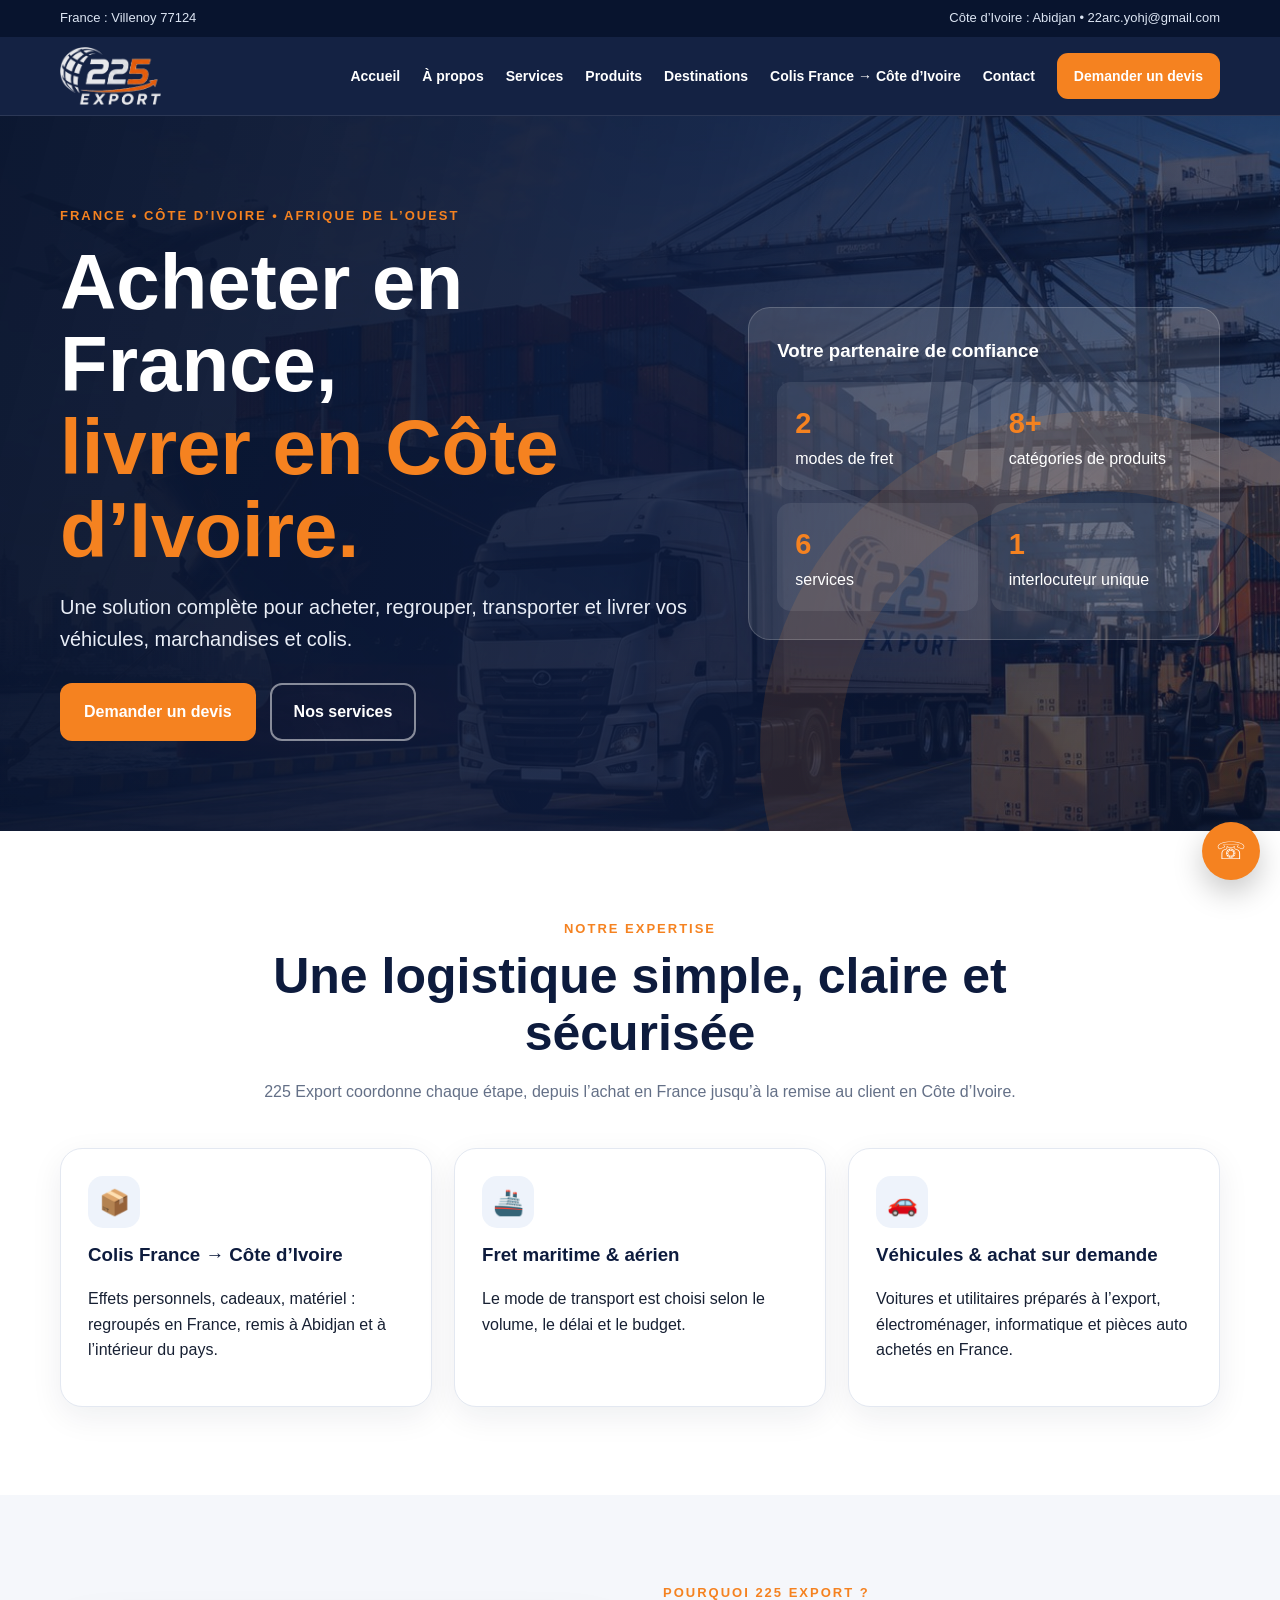
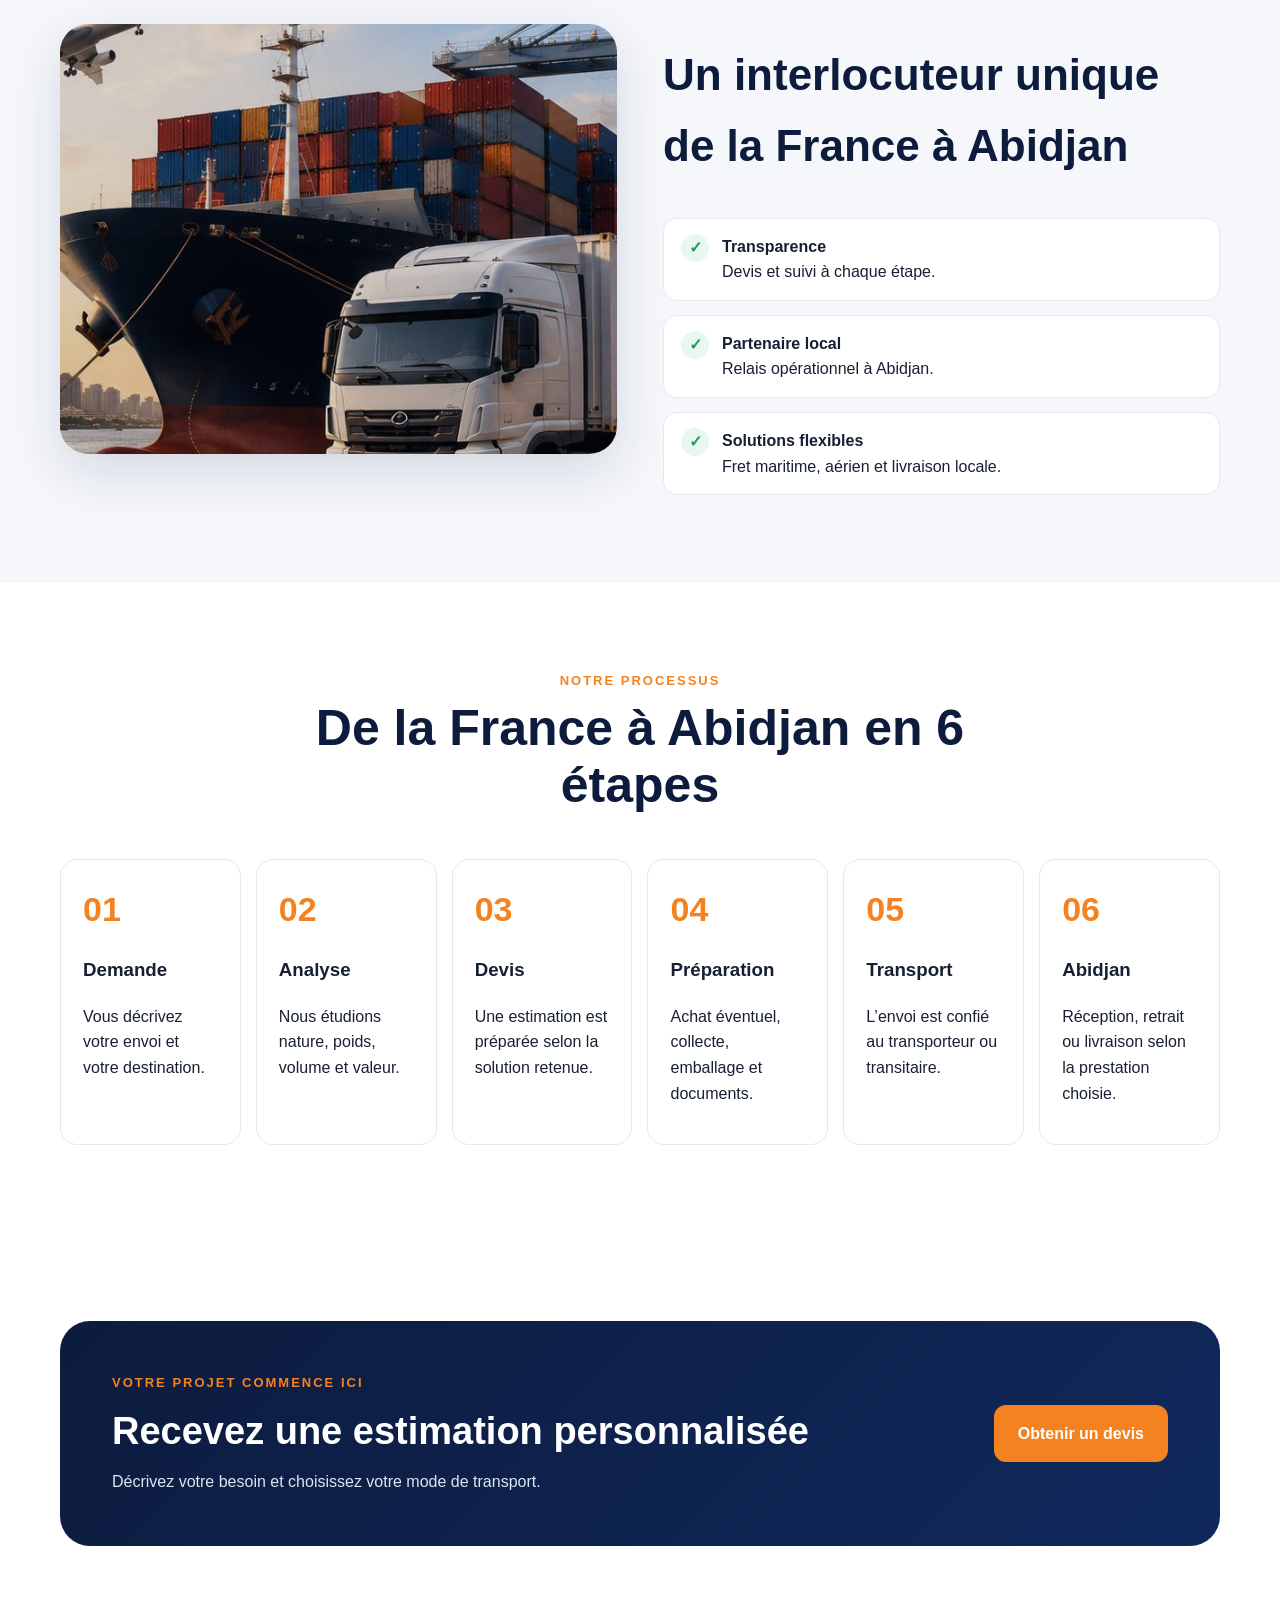
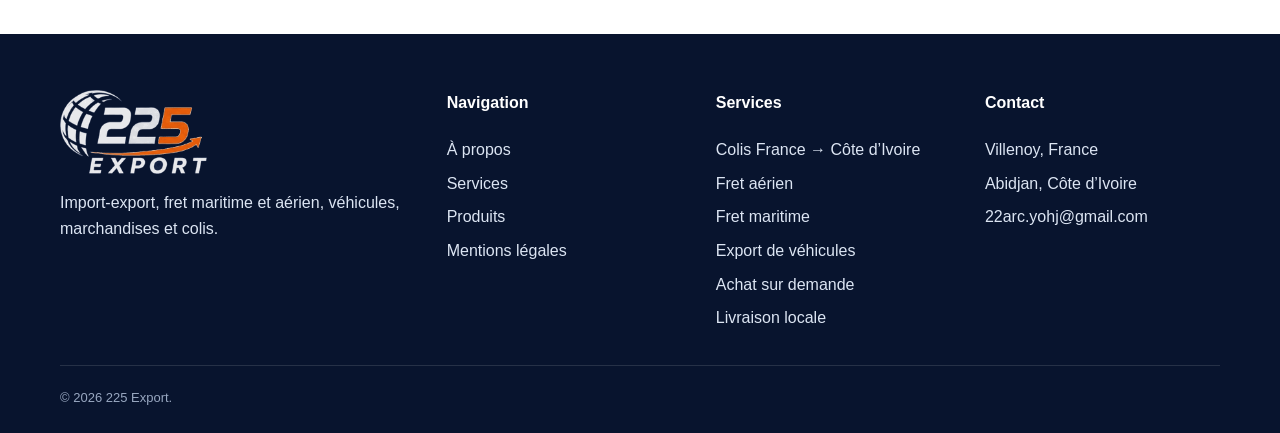
==== index.html @ 5746172f "Add files via upload" ====
<!doctype html>
<html lang="fr"><head><meta charset="utf-8"><meta name="viewport" content="width=device-width,initial-scale=1">
<title>Accueil | 225 Export</title><meta name="description" content="225 Export, import-export France Côte d’Ivoire.">
<meta property="og:type" content="website"><meta property="og:site_name" content="225 Export"><meta property="og:locale" content="fr_FR"><meta property="og:title" content="Accueil | 225 Export"><meta property="og:description" content="225 Export, import-export France Côte d’Ivoire."><meta property="og:url" content="https://22arc-yohj.github.io/225-Export/index.html"><meta property="og:image" content="https://22arc-yohj.github.io/225-Export/assets/partage.jpg"><meta property="og:image:width" content="1200"><meta property="og:image:height" content="640"><meta name="twitter:card" content="summary_large_image">
<link rel="icon" href="assets/favicon.ico" sizes="any">
<link rel="apple-touch-icon" href="assets/apple-touch-icon.png">
<link rel="stylesheet" href="assets/style.css"></head><body>
<div class="topbar"><div class="container"><span>France : Villenoy 77124</span><span>Côte d’Ivoire : Abidjan • 22arc.yohj@gmail.com</span></div></div>
<header>
<div class="container nav">
<a class="brand" href="index.html">
<div class="logo-mark">225</div>
<div class="brand-text"><strong>225 EXPORT</strong><small>Acheter en France, livrer en Côte d’Ivoire.</small></div>
</a>
<button class="menu-btn" aria-label="Ouvrir le menu">☰</button>
<nav class="navlinks">
<a href="index.html">Accueil</a>
<a href="a-propos.html">À propos</a>
<a href="services.html">Services</a>
<a href="produits.html">Produits</a>
<a href="destinations.html">Destinations</a>
<a href="colis-france-cote-ivoire.html">Colis France → Côte d’Ivoire</a>
<a href="contact.html">Contact</a>
<a class="nav-cta" href="devis.html">Demander un devis</a>
</nav>
</div>
</header>
<main>
<section class="hero"><div class="container hero-grid">
<div><div class="kicker">France • Côte d’Ivoire • Afrique de l’Ouest</div><h1>Acheter en France,<br><span>livrer en Côte d’Ivoire.</span></h1><p class="lead">Une solution complète pour acheter, regrouper, transporter et livrer vos véhicules, marchandises et colis.</p><div class="actions"><a class="btn btn-primary" href="devis.html">Demander un devis</a><a class="btn btn-outline" href="services.html">Nos services</a></div></div>
<div class="hero-panel"><h3>Votre partenaire de confiance</h3><div class="stats"><div class="stat"><strong>2</strong>modes de fret</div><div class="stat"><strong>8+</strong>catégories de produits</div><div class="stat"><strong>6</strong>services</div><div class="stat"><strong>1</strong>interlocuteur unique</div></div></div>
</div></section>
<section class="section"><div class="container"><div class="section-head"><div class="kicker">Notre expertise</div><h2>Une logistique simple, claire et sécurisée</h2><p>225 Export coordonne chaque étape, depuis l’achat en France jusqu’à la remise au client en Côte d’Ivoire.</p></div><div class="grid-3">
<div class="card"><div class="icon">📦</div><h3>Colis France → Côte d’Ivoire</h3><p>Effets personnels, cadeaux, matériel : regroupés en France, remis à Abidjan et à l’intérieur du pays.</p></div>
<div class="card"><div class="icon">🚢</div><h3>Fret maritime & aérien</h3><p>Le mode de transport est choisi selon le volume, le délai et le budget.</p></div>
<div class="card"><div class="icon">🚗</div><h3>Véhicules & achat sur demande</h3><p>Voitures et utilitaires préparés à l’export, électroménager, informatique et pièces auto achetés en France.</p></div>
</div></div></section>
<section class="section alt"><div class="container split"><div class="visual-box"></div><div><div class="kicker">Pourquoi 225 Export ?</div><h2 style="color:var(--navy);font-size:44px">Un interlocuteur unique de la France à Abidjan</h2><div class="checks"><div class="check"><span>✓</span><div><b>Transparence</b><br>Devis et suivi à chaque étape.</div></div><div class="check"><span>✓</span><div><b>Partenaire local</b><br>Relais opérationnel à Abidjan.</div></div><div class="check"><span>✓</span><div><b>Solutions flexibles</b><br>Fret maritime, aérien et livraison locale.</div></div></div></div></div></section>
<section class="section"><div class="container"><div class="section-head"><div class="kicker">Notre processus</div><h2>De la France à Abidjan en 6 étapes</h2></div><div class="process" style="grid-template-columns:repeat(auto-fit,minmax(170px,1fr))">
<div class="step"><strong>01</strong><h3>Demande</h3><p>Vous décrivez votre envoi et votre destination.</p></div><div class="step"><strong>02</strong><h3>Analyse</h3><p>Nous étudions nature, poids, volume et valeur.</p></div><div class="step"><strong>03</strong><h3>Devis</h3><p>Une estimation est préparée selon la solution retenue.</p></div><div class="step"><strong>04</strong><h3>Préparation</h3><p>Achat éventuel, collecte, emballage et documents.</p></div><div class="step"><strong>05</strong><h3>Transport</h3><p>L’envoi est confié au transporteur ou transitaire.</p></div><div class="step"><strong>06</strong><h3>Abidjan</h3><p>Réception, retrait ou livraison selon la prestation choisie.</p></div>
</div></div></section>
<section class="section"><div class="container"><div class="band"><div><div class="kicker">Votre projet commence ici</div><h2 style="font-size:38px;margin:7px 0">Recevez une estimation personnalisée</h2><p style="margin:0;color:#DCE5F3">Décrivez votre besoin et choisissez votre mode de transport.</p></div><a class="btn btn-primary" href="devis.html">Obtenir un devis</a></div></div></section>
</main>
<a class="floating" href="contact.html" aria-label="Nous contacter">☏</a>
<footer>
<div class="container">
<div class="footer-grid">
<div><div class="brand"><div class="logo-mark">225</div><div class="brand-text"><strong>225 EXPORT</strong><small>Acheter en France, livrer en Côte d’Ivoire.</small></div></div><p>Import-export, fret maritime et aérien, véhicules, marchandises et colis.</p></div>
<div><h4>Navigation</h4><ul><li><a href="a-propos.html">À propos</a></li><li><a href="services.html">Services</a></li><li><a href="produits.html">Produits</a></li><li><a href="mentions-legales.html">Mentions légales</a></li></ul></div>
<div><h4>Services</h4><ul><li><a href="colis-france-cote-ivoire.html">Colis France → Côte d’Ivoire</a></li><li>Fret aérien</li><li>Fret maritime</li><li>Export de véhicules</li><li>Achat sur demande</li><li>Livraison locale</li></ul></div>
<div><h4>Contact</h4><ul><li>Villenoy, France</li><li>Abidjan, Côte d’Ivoire</li><li>22arc.yohj@gmail.com</li></ul></div>
</div>
<div class="copyright">© 2026 225 Export.</div>
</div>
</footer>
<script src="assets/site.js"></script>
</body></html>
---- assets/style.css ----
:root{
  --navy:#0D1B3D;
  --navy-2:#10295D;
  --blue:#1565C0;
  --orange:#F58220;
  --orange-2:#FF9B3D;
  --white:#FFFFFF;
  --light:#F5F7FB;
  --line:#E3E8F1;
  --ink:#172033;
  --muted:#647087;
  --success:#1B9C68;
  --radius:22px;
  --shadow:0 18px 55px rgba(13,27,61,.14);
}
*{box-sizing:border-box}
html{scroll-behavior:smooth}
body{margin:0;font-family:Arial,Helvetica,sans-serif;color:var(--ink);background:#fff;line-height:1.6}
a{text-decoration:none;color:inherit}
img{max-width:100%;display:block}
button,input,textarea,select{font:inherit}
.container{width:min(1160px,92%);margin:auto}
.topbar{background:#08142E;color:#DCE5F3;font-size:13px}
.topbar .container{display:flex;justify-content:space-between;gap:20px;padding:8px 0}
header{position:sticky;top:0;z-index:60;background:rgba(13,27,61,.97);backdrop-filter:blur(14px);border-bottom:1px solid rgba(255,255,255,.1)}
.nav{min-height:78px;display:flex;align-items:center;justify-content:space-between;gap:28px;color:#fff}
.brand{display:flex;align-items:center;gap:12px}
.logo-mark{width:102px;height:58px;flex:none;background:url('logo-blanc.png') left center/contain no-repeat;font-size:0;color:transparent;line-height:0}
footer .logo-mark{width:148px;height:84px}
.brand-text{display:none}
.brand-text strong{display:block;font-size:23px;letter-spacing:1.5px}
.brand-text small{font-size:11px;color:#C9D4E8}
.navlinks{display:flex;align-items:center;gap:22px;font-weight:700;font-size:14px}
.navlinks a:hover,.navlinks a.active{color:var(--orange)}
.nav-cta{padding:12px 17px;border-radius:11px;background:var(--orange);color:#fff}
.menu-btn{display:none;background:none;border:0;color:#fff;font-size:28px}
.hero{position:relative;overflow:hidden;color:#fff;background:
linear-gradient(105deg,rgba(8,20,46,.98) 0%,rgba(13,27,61,.9) 50%,rgba(13,27,61,.62) 100%),
url('hero.jpg') center/cover no-repeat}
.hero::after{content:"";position:absolute;width:520px;height:520px;border:80px solid rgba(245,130,32,.12);border-radius:50%;right:-160px;bottom:-260px}
.hero-grid{min-height:690px;display:grid;grid-template-columns:1.15fr .85fr;gap:50px;align-items:center;padding:90px 0;position:relative;z-index:2}
.kicker{font-size:13px;text-transform:uppercase;letter-spacing:2px;color:var(--orange);font-weight:900}
h1{font-size:clamp(30px,6.4vw,78px);line-height:1.06;margin:14px 0 20px}
h1 span,.accent{color:var(--orange)}
.lead{font-size:20px;max-width:710px;color:#E9EEF7}
.actions{display:flex;gap:14px;flex-wrap:wrap;margin-top:28px}
.btn{display:inline-flex;align-items:center;justify-content:center;gap:8px;padding:14px 22px;border-radius:12px;font-weight:800;border:2px solid transparent;transition:.25s}
.btn-primary{background:var(--orange);color:#fff}
.btn-primary:hover{transform:translateY(-2px);filter:brightness(.97)}
.btn-outline{border-color:rgba(255,255,255,.5);color:#fff}
.btn-outline:hover{background:#fff;color:var(--navy)}
.hero-panel{background:rgba(255,255,255,.1);border:1px solid rgba(255,255,255,.18);border-radius:var(--radius);padding:28px;box-shadow:var(--shadow)}
.hero-panel h3{margin:0 0 16px}
.stats{display:grid;grid-template-columns:repeat(2,1fr);gap:13px}
.stat{background:rgba(255,255,255,.08);border-radius:14px;padding:18px}
.stat strong{display:block;font-size:29px;color:var(--orange)}
.section{padding:88px 0}
.alt{background:var(--light)}
.section-head{text-align:center;max-width:760px;margin:0 auto 44px}
.section-head h2{font-size:clamp(26px,4vw,50px);color:var(--navy);margin:8px 0 12px;line-height:1.15}
.section-head p{color:var(--muted)}
.grid-3{display:grid;grid-template-columns:repeat(3,1fr);gap:22px}
.grid-4{display:grid;grid-template-columns:repeat(4,1fr);gap:20px}
.card{background:#fff;border:1px solid var(--line);border-radius:var(--radius);padding:27px;box-shadow:0 10px 32px rgba(13,27,61,.07)}
.card h3{color:var(--navy);margin:12px 0 9px}
.icon{width:52px;height:52px;border-radius:15px;display:grid;place-items:center;background:#EEF3FB;font-size:25px}
.product-card{overflow:hidden;padding:0}
.product-visual{height:170px;background:linear-gradient(135deg,#EAF0F8,#D8E2F1);display:grid;place-items:center;font-size:58px}
.product-card .content{padding:22px}
.split{display:grid;grid-template-columns:1fr 1fr;gap:46px;align-items:center}
.visual-box{border-radius:28px;min-height:430px;background:
linear-gradient(rgba(13,27,61,.15),rgba(13,27,61,.15)),
url('visuel-port.jpg') center/cover no-repeat;box-shadow:var(--shadow)}
.checks{display:grid;gap:14px}
.check{display:flex;gap:13px;background:#fff;border:1px solid var(--line);border-radius:14px;padding:15px 17px}
.check span{width:28px;height:28px;border-radius:50%;background:#E9F7F1;color:var(--success);display:grid;place-items:center;font-weight:900;flex:none}
.process{display:grid;grid-template-columns:repeat(5,1fr);gap:15px}
.step{background:#fff;border:1px solid var(--line);border-radius:17px;padding:22px}
.step strong{font-size:34px;color:var(--orange)}
.band{background:linear-gradient(135deg,var(--navy),var(--navy-2));color:#fff;border-radius:30px;padding:52px;display:flex;align-items:center;justify-content:space-between;gap:30px}
.page-hero{background:linear-gradient(135deg,var(--navy),var(--navy-2));color:#fff;padding:92px 0 70px}
.page-hero h1{font-size:clamp(28px,5.4vw,64px)}
.page-hero p{max-width:740px;color:#DCE5F3;font-size:18px}
.form-grid{display:grid;grid-template-columns:1fr 1fr;gap:18px}
.field{display:grid;gap:8px}
.field.full{grid-column:1/-1}
label{font-weight:700;color:var(--navy)}
input,select,textarea{width:100%;padding:14px 15px;border:1px solid #CFD7E4;border-radius:11px;background:#fff}
textarea{min-height:140px;resize:vertical}
.contact-grid{display:grid;grid-template-columns:.85fr 1.15fr;gap:30px}
.contact-card{background:var(--navy);color:#fff;border-radius:24px;padding:30px}
.contact-card h3{margin-top:0}
.contact-list{display:grid;gap:17px}
.notice{font-size:13px;color:var(--muted);margin-top:10px}
footer{background:#08142E;color:#DCE5F3;padding:56px 0 24px}
.footer-grid{display:grid;grid-template-columns:1.2fr .8fr .8fr .8fr;gap:34px}
footer h4{color:#fff;margin-top:0}
footer ul{list-style:none;padding:0;margin:0;display:grid;gap:8px}
footer a:hover{color:var(--orange)}
.copyright{border-top:1px solid rgba(255,255,255,.12);margin-top:34px;padding-top:22px;font-size:13px;color:#98A7C0}
.floating{position:fixed;right:20px;bottom:20px;z-index:50;background:var(--orange);color:#fff;width:58px;height:58px;border-radius:50%;display:grid;place-items:center;box-shadow:0 12px 30px rgba(0,0,0,.22);font-size:24px}
@media(max-width:960px){
 .navlinks{display:none;position:absolute;top:78px;left:0;right:0;background:var(--navy);padding:20px 4%;flex-direction:column;align-items:flex-start}
 .navlinks.open{display:flex}
 .menu-btn{display:block}
 .hero-grid,.split,.contact-grid,.footer-grid{grid-template-columns:1fr}
 .grid-3{grid-template-columns:repeat(2,1fr)}
 .grid-4{grid-template-columns:repeat(2,1fr)}
 .process{grid-template-columns:repeat(2,1fr)}
}
@media(max-width:620px){
 .topbar .container{flex-direction:column;gap:2px}
 .grid-3,.grid-4,.process,.form-grid{grid-template-columns:1fr}
 .stats{grid-template-columns:repeat(2,1fr)}
 .field.full{grid-column:auto}
 .section{padding:56px 0}
 .page-hero{padding:58px 0 46px}
 .hero-grid{min-height:auto;padding:52px 0}
 .band{padding:30px 22px;flex-direction:column;align-items:flex-start}
 .card{padding:22px}
 .lead{font-size:17px}
 .page-hero p{font-size:16px}
 .split h2,.band h2{font-size:28px!important}
 .hero{background-position:center,64% center}
 .visual-box{min-height:300px}
}
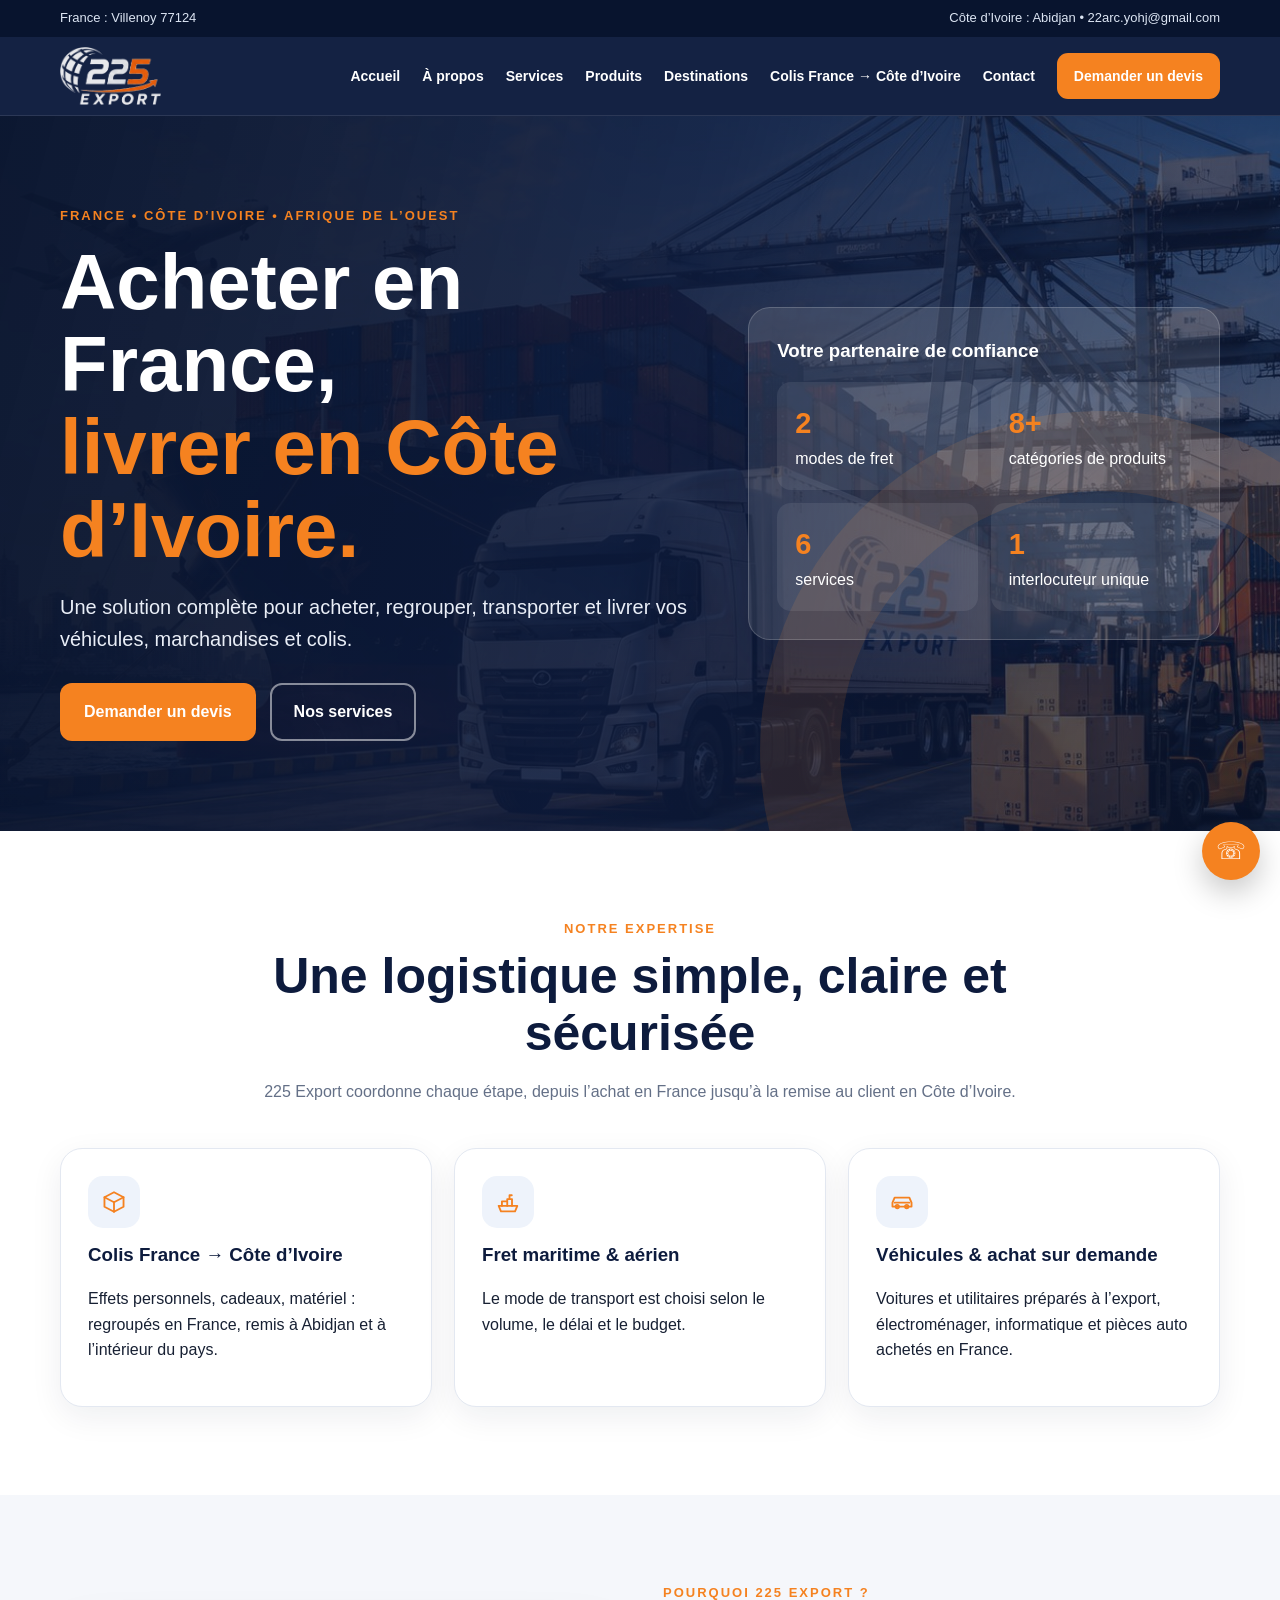
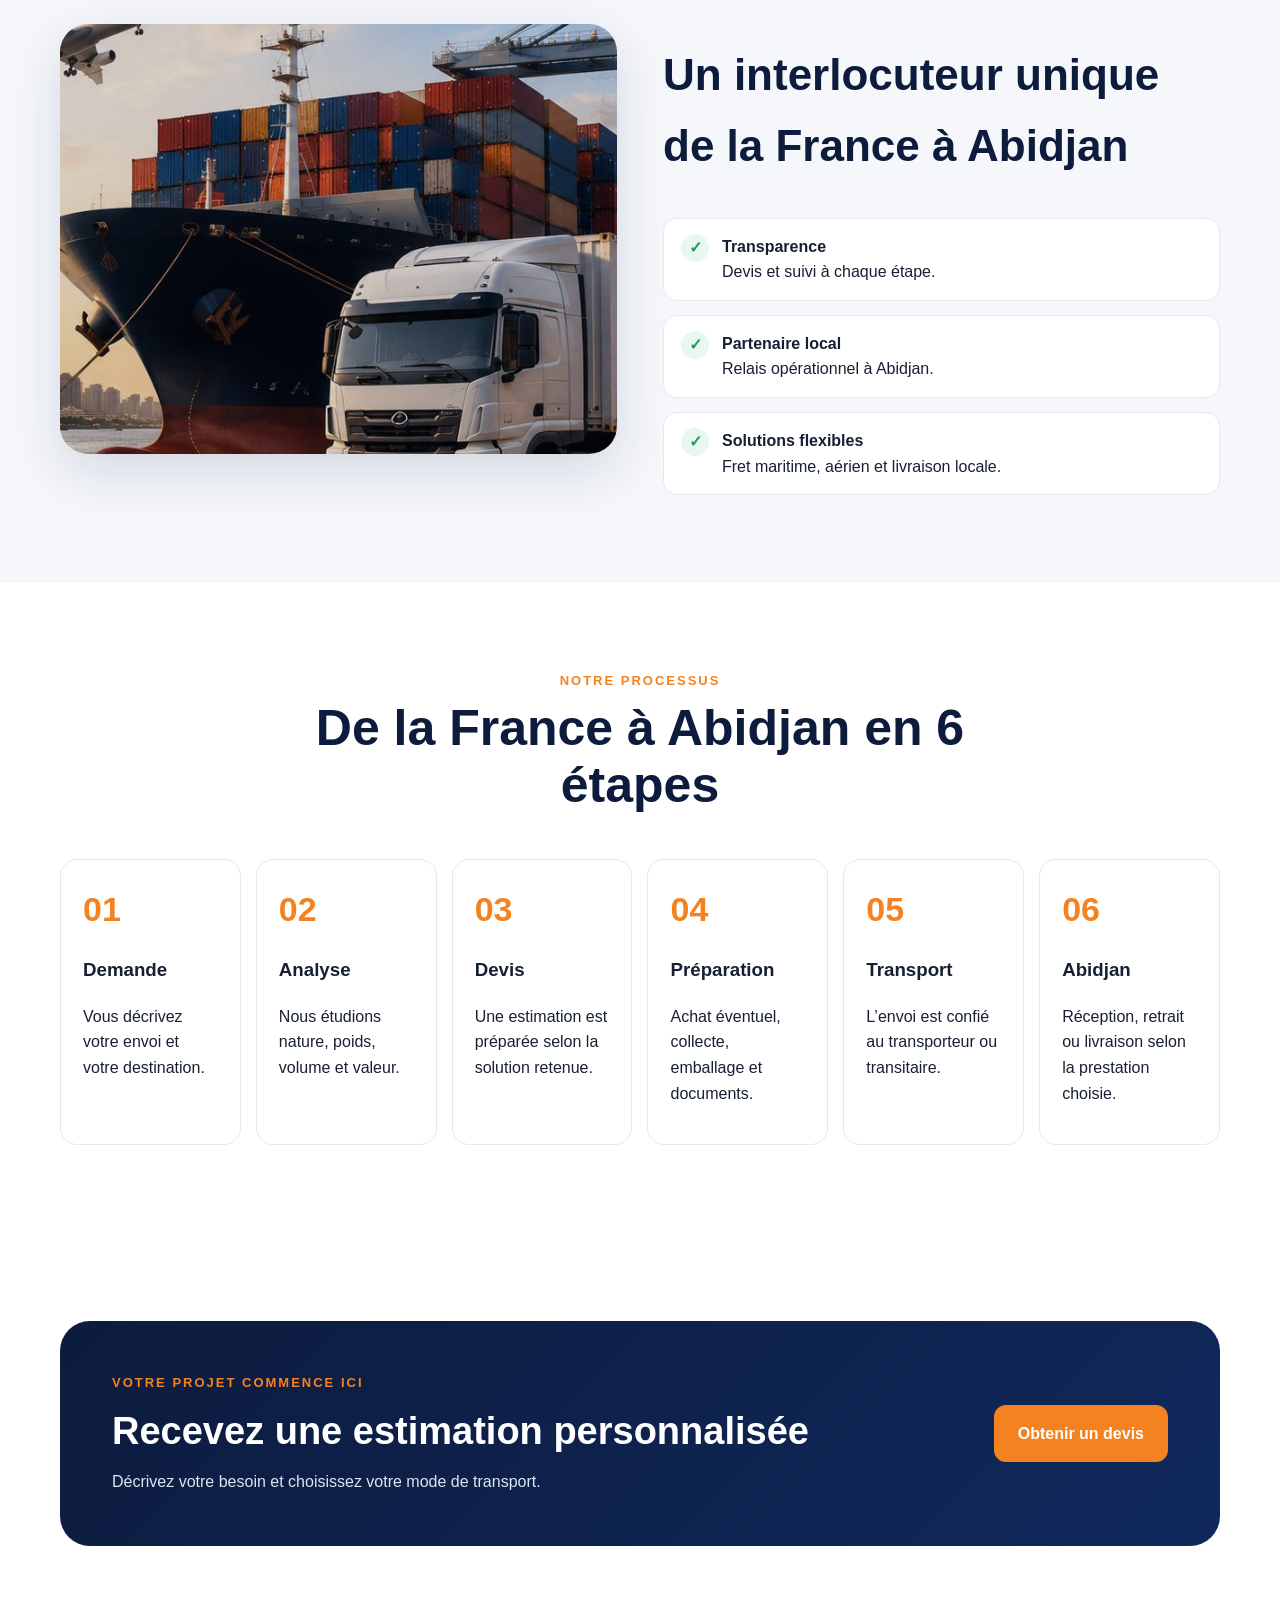
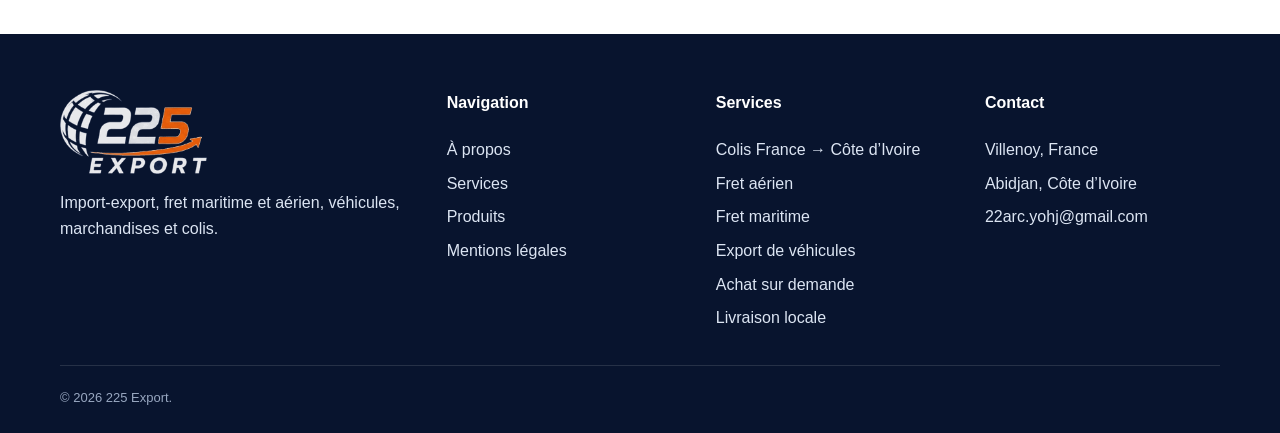
==== commit e2dd25d7: "Add files via upload" ====
--- a/index.html
+++ b/index.html
@@ -31,9 +31,9 @@
 <div class="hero-panel"><h3>Votre partenaire de confiance</h3><div class="stats"><div class="stat"><strong>2</strong>modes de fret</div><div class="stat"><strong>8+</strong>catégories de produits</div><div class="stat"><strong>6</strong>services</div><div class="stat"><strong>1</strong>interlocuteur unique</div></div></div>
 </div></section>
 <section class="section"><div class="container"><div class="section-head"><div class="kicker">Notre expertise</div><h2>Une logistique simple, claire et sécurisée</h2><p>225 Export coordonne chaque étape, depuis l’achat en France jusqu’à la remise au client en Côte d’Ivoire.</p></div><div class="grid-3">
-<div class="card"><div class="icon">📦</div><h3>Colis France → Côte d’Ivoire</h3><p>Effets personnels, cadeaux, matériel : regroupés en France, remis à Abidjan et à l’intérieur du pays.</p></div>
-<div class="card"><div class="icon">🚢</div><h3>Fret maritime & aérien</h3><p>Le mode de transport est choisi selon le volume, le délai et le budget.</p></div>
-<div class="card"><div class="icon">🚗</div><h3>Véhicules & achat sur demande</h3><p>Voitures et utilitaires préparés à l’export, électroménager, informatique et pièces auto achetés en France.</p></div>
+<div class="card"><div class="icon"><svg width="26" height="26" viewBox="0 0 24 24" fill="none" style="stroke:var(--orange)" stroke-width="1.7" stroke-linecap="round" stroke-linejoin="round" aria-hidden="true"><path d="M3.2 7.6 12 3l8.8 4.6v8.8L12 21l-8.8-4.6z"/><path d="M3.2 7.6 12 12.2l8.8-4.6M12 12.2V21"/></svg></div><h3>Colis France → Côte d’Ivoire</h3><p>Effets personnels, cadeaux, matériel : regroupés en France, remis à Abidjan et à l’intérieur du pays.</p></div>
+<div class="card"><div class="icon"><svg width="26" height="26" viewBox="0 0 24 24" fill="none" style="stroke:var(--orange)" stroke-width="1.7" stroke-linecap="round" stroke-linejoin="round" aria-hidden="true"><path d="M3.4 15.6h17.2l-2.1 5H5.5z"/><path d="M6.4 15.6v-4.2h4.9v4.2M11.3 15.6V9.3h4.4v6.3"/><path d="M13.4 9.3V5.8h2.1"/></svg></div><h3>Fret maritime & aérien</h3><p>Le mode de transport est choisi selon le volume, le délai et le budget.</p></div>
+<div class="card"><div class="icon"><svg width="26" height="26" viewBox="0 0 24 24" fill="none" style="stroke:var(--orange)" stroke-width="1.7" stroke-linecap="round" stroke-linejoin="round" aria-hidden="true"><path d="M3.2 16.2v-3.6l2-4.6h13.6l2 4.6v3.6z"/><path d="M5.2 12.6h13.6"/><circle cx="7.6" cy="16.2" r="1.6"/><circle cx="16.4" cy="16.2" r="1.6"/></svg></div><h3>Véhicules & achat sur demande</h3><p>Voitures et utilitaires préparés à l’export, électroménager, informatique et pièces auto achetés en France.</p></div>
 </div></div></section>
 <section class="section alt"><div class="container split"><div class="visual-box"></div><div><div class="kicker">Pourquoi 225 Export ?</div><h2 style="color:var(--navy);font-size:44px">Un interlocuteur unique de la France à Abidjan</h2><div class="checks"><div class="check"><span>✓</span><div><b>Transparence</b><br>Devis et suivi à chaque étape.</div></div><div class="check"><span>✓</span><div><b>Partenaire local</b><br>Relais opérationnel à Abidjan.</div></div><div class="check"><span>✓</span><div><b>Solutions flexibles</b><br>Fret maritime, aérien et livraison locale.</div></div></div></div></div></section>
 <section class="section"><div class="container"><div class="section-head"><div class="kicker">Notre processus</div><h2>De la France à Abidjan en 6 étapes</h2></div><div class="process" style="grid-template-columns:repeat(auto-fit,minmax(170px,1fr))">
@@ -47,7 +47,7 @@
 <div class="footer-grid">
 <div><div class="brand"><div class="logo-mark">225</div><div class="brand-text"><strong>225 EXPORT</strong><small>Acheter en France, livrer en Côte d’Ivoire.</small></div></div><p>Import-export, fret maritime et aérien, véhicules, marchandises et colis.</p></div>
 <div><h4>Navigation</h4><ul><li><a href="a-propos.html">À propos</a></li><li><a href="services.html">Services</a></li><li><a href="produits.html">Produits</a></li><li><a href="mentions-legales.html">Mentions légales</a></li></ul></div>
-<div><h4>Services</h4><ul><li><a href="colis-france-cote-ivoire.html">Colis France → Côte d’Ivoire</a></li><li>Fret aérien</li><li>Fret maritime</li><li>Export de véhicules</li><li>Achat sur demande</li><li>Livraison locale</li></ul></div>
+<div><h4>Services</h4><ul><li><a href="colis-france-cote-ivoire.html">Colis France → Côte d’Ivoire</a></li><li>Fret aérien</li><li>Fret maritime</li><li>Export de véhicules</li><li><a href="achat-sur-demande.html">Achat sur demande</a></li><li>Livraison locale</li></ul></div>
 <div><h4>Contact</h4><ul><li>Villenoy, France</li><li>Abidjan, Côte d’Ivoire</li><li>22arc.yohj@gmail.com</li></ul></div>
 </div>
 <div class="copyright">© 2026 225 Export.</div>
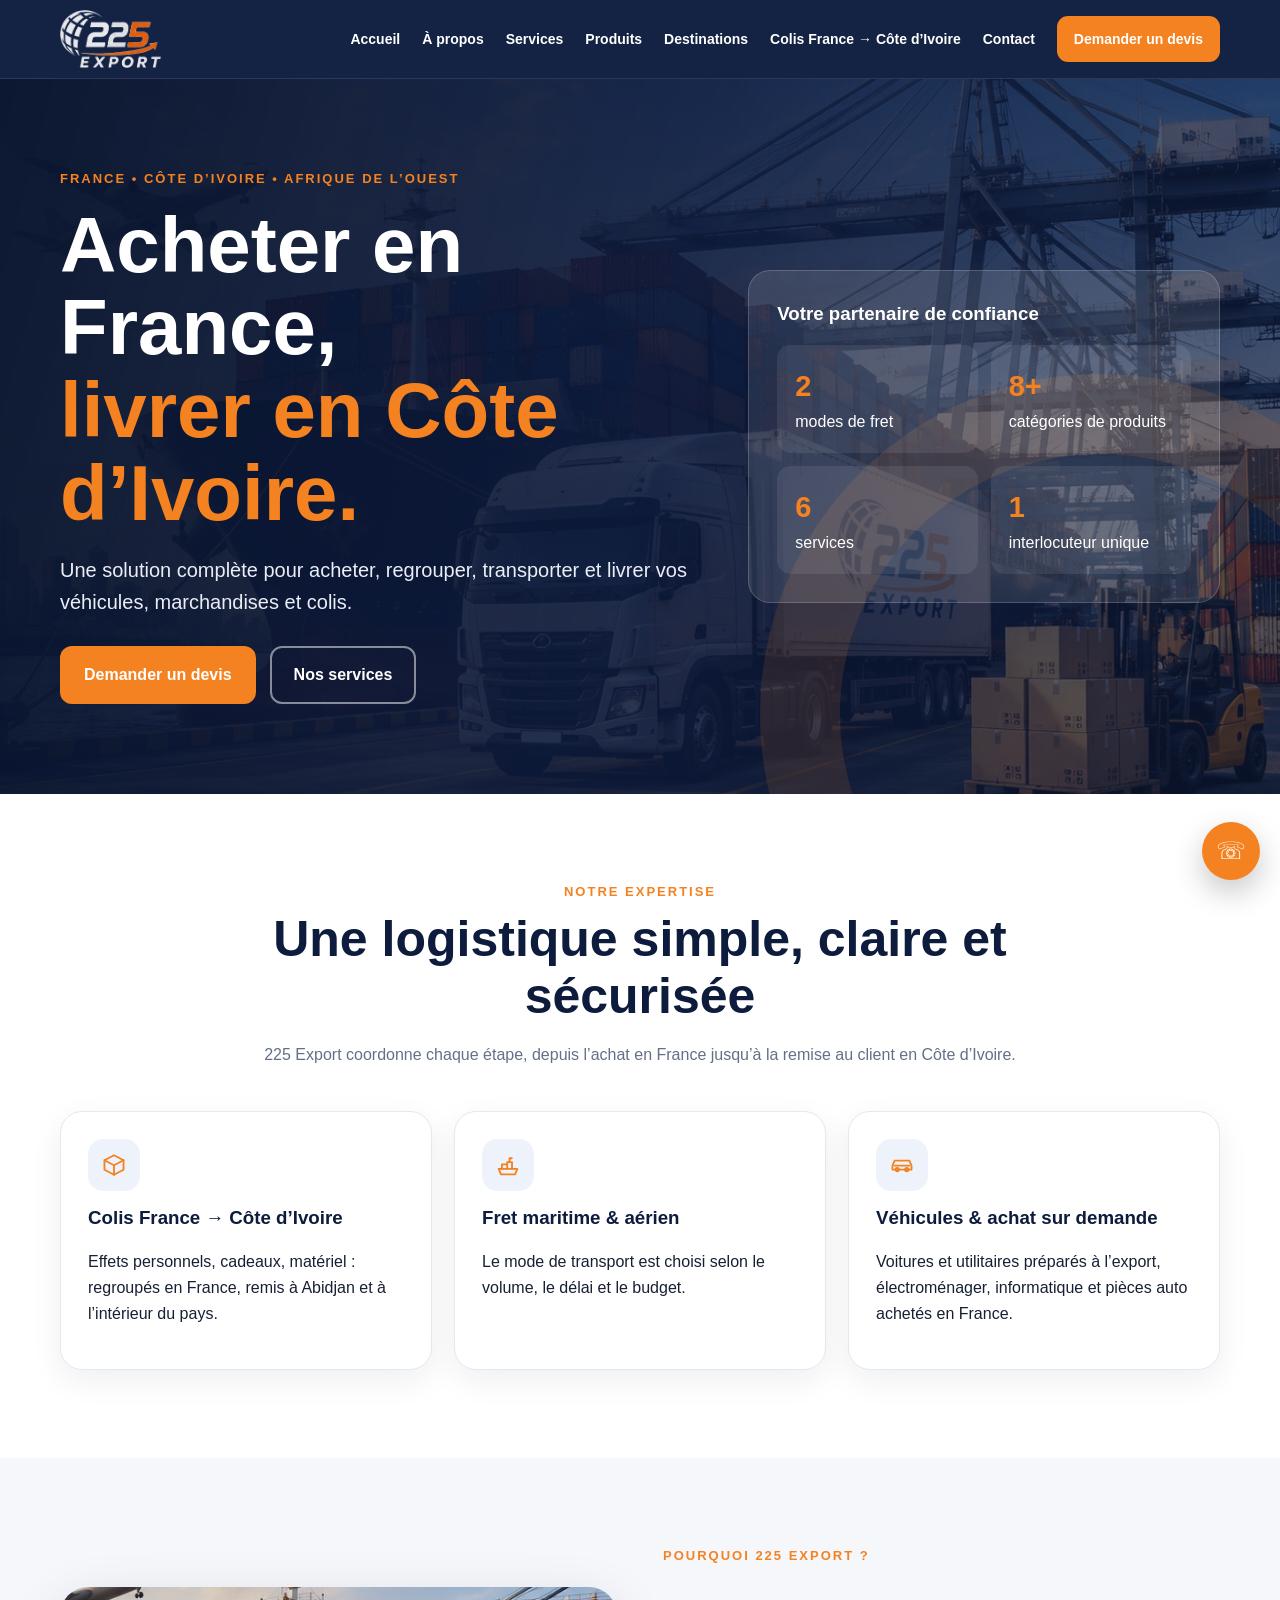
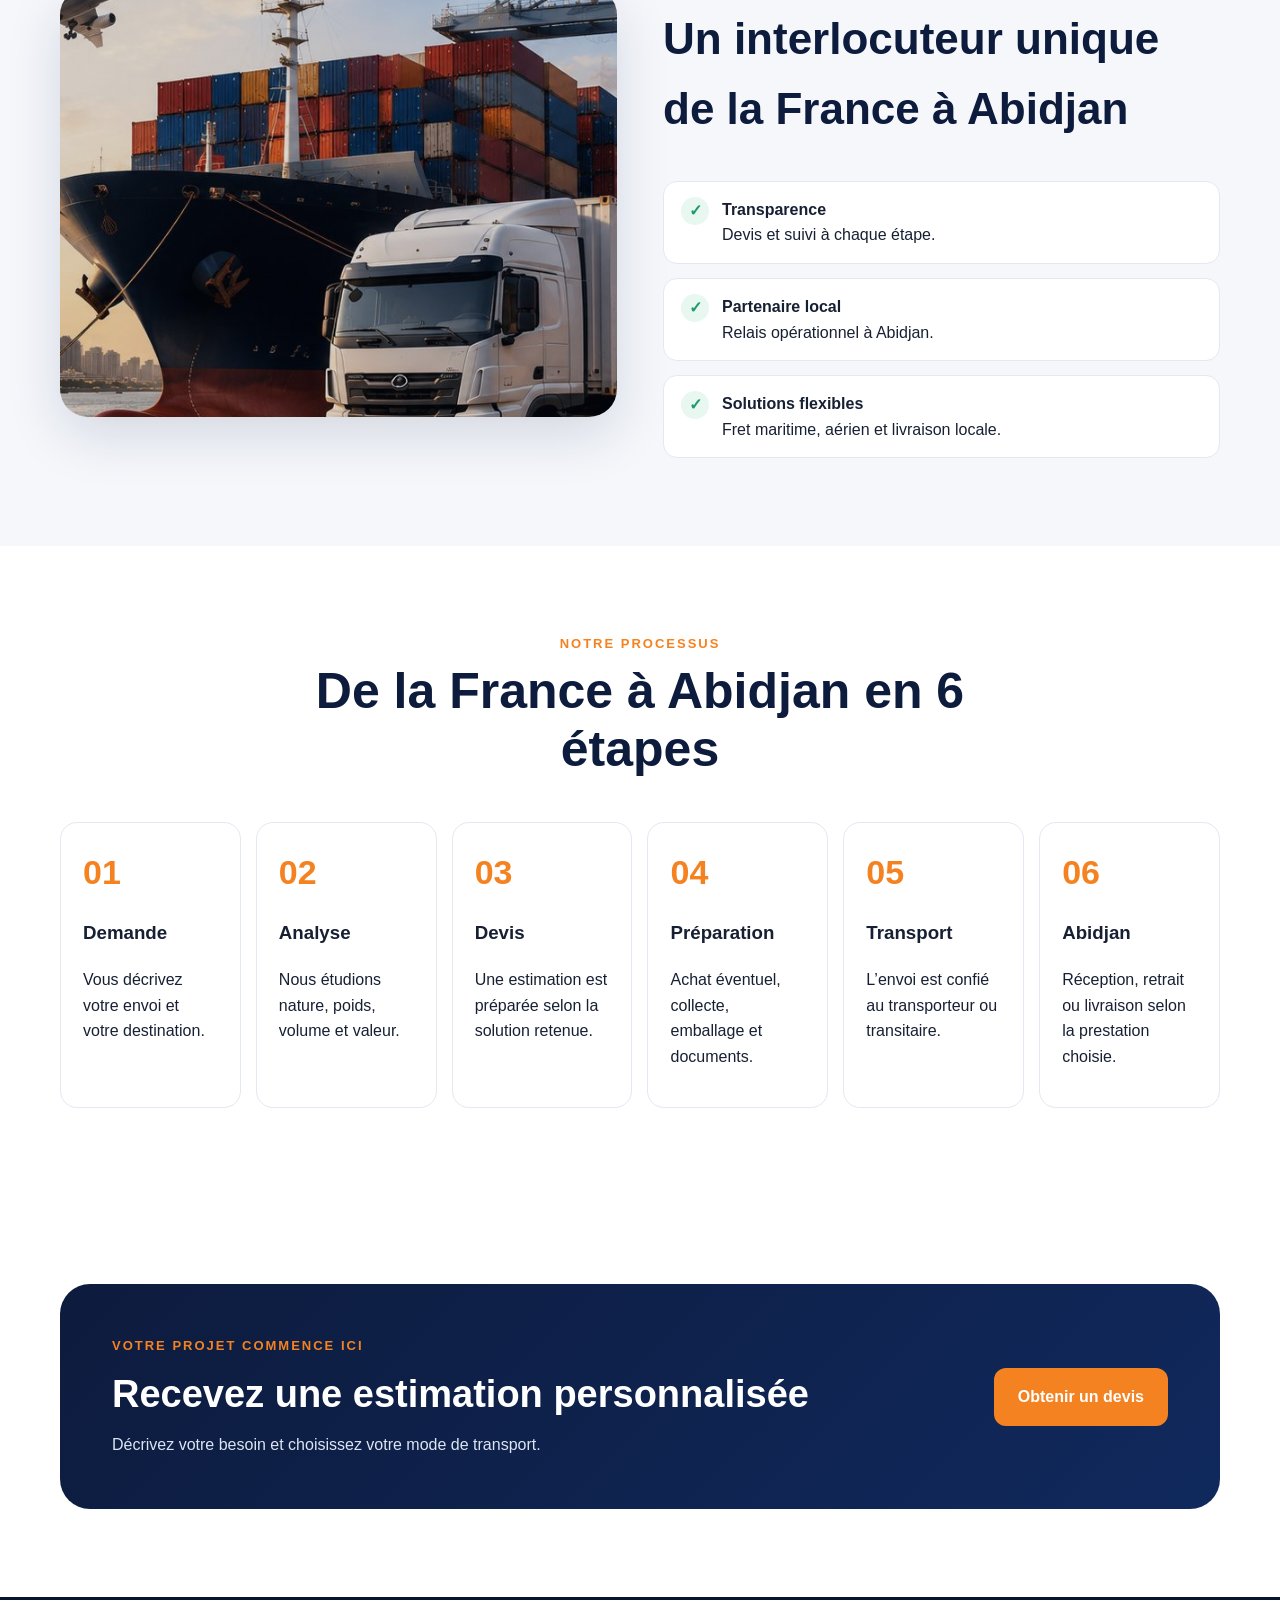
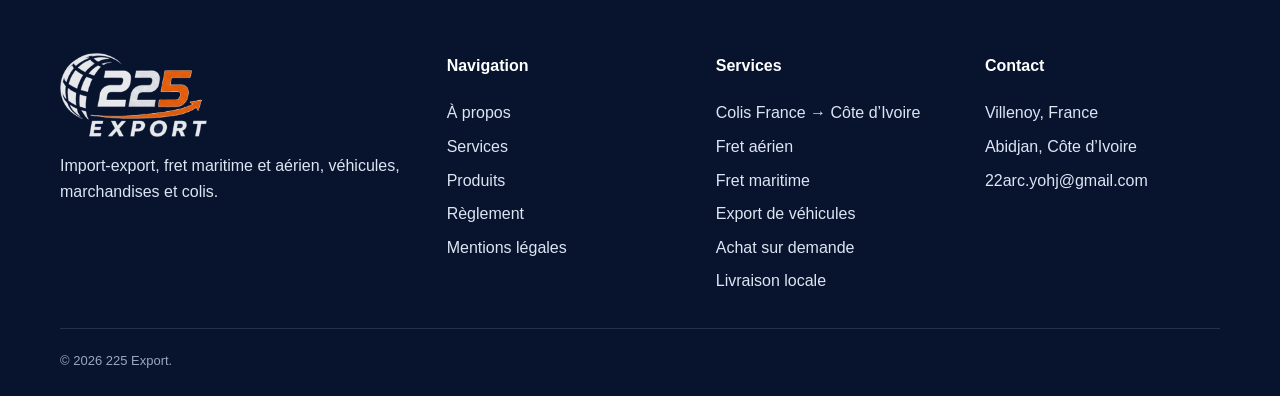
==== commit 84e23813: "Add files via upload" ====
--- a/index.html
+++ b/index.html
@@ -5,7 +5,6 @@
 <link rel="icon" href="assets/favicon.ico" sizes="any">
 <link rel="apple-touch-icon" href="assets/apple-touch-icon.png">
 <link rel="stylesheet" href="assets/style.css"></head><body>
-<div class="topbar"><div class="container"><span>France : Villenoy 77124</span><span>Côte d’Ivoire : Abidjan • 22arc.yohj@gmail.com</span></div></div>
 <header>
 <div class="container nav">
 <a class="brand" href="index.html">
@@ -46,7 +45,7 @@
 <div class="container">
 <div class="footer-grid">
 <div><div class="brand"><div class="logo-mark">225</div><div class="brand-text"><strong>225 EXPORT</strong><small>Acheter en France, livrer en Côte d’Ivoire.</small></div></div><p>Import-export, fret maritime et aérien, véhicules, marchandises et colis.</p></div>
-<div><h4>Navigation</h4><ul><li><a href="a-propos.html">À propos</a></li><li><a href="services.html">Services</a></li><li><a href="produits.html">Produits</a></li><li><a href="mentions-legales.html">Mentions légales</a></li></ul></div>
+<div><h4>Navigation</h4><ul><li><a href="a-propos.html">À propos</a></li><li><a href="services.html">Services</a></li><li><a href="produits.html">Produits</a></li><li><a href="reglement.html">Règlement</a></li><li><a href="mentions-legales.html">Mentions légales</a></li></ul></div>
 <div><h4>Services</h4><ul><li><a href="colis-france-cote-ivoire.html">Colis France → Côte d’Ivoire</a></li><li>Fret aérien</li><li>Fret maritime</li><li>Export de véhicules</li><li><a href="achat-sur-demande.html">Achat sur demande</a></li><li>Livraison locale</li></ul></div>
 <div><h4>Contact</h4><ul><li>Villenoy, France</li><li>Abidjan, Côte d’Ivoire</li><li>22arc.yohj@gmail.com</li></ul></div>
 </div>
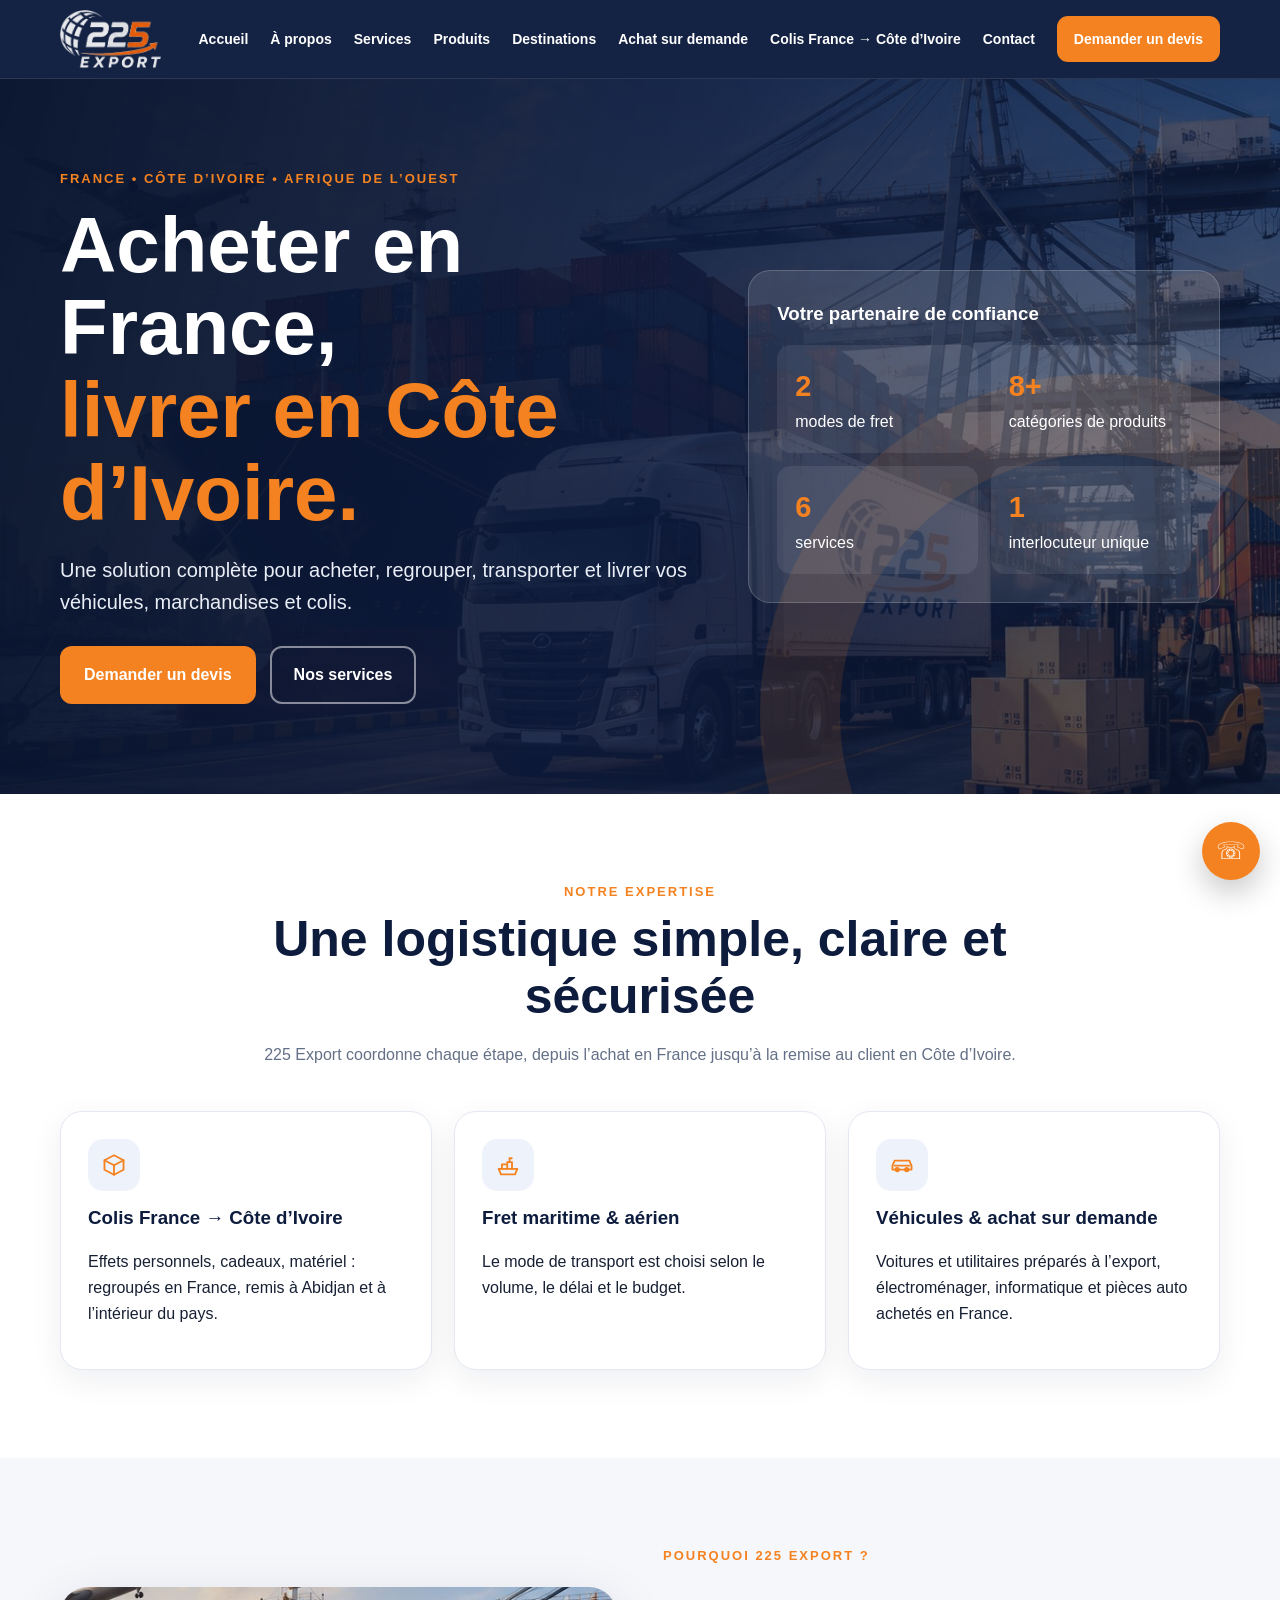
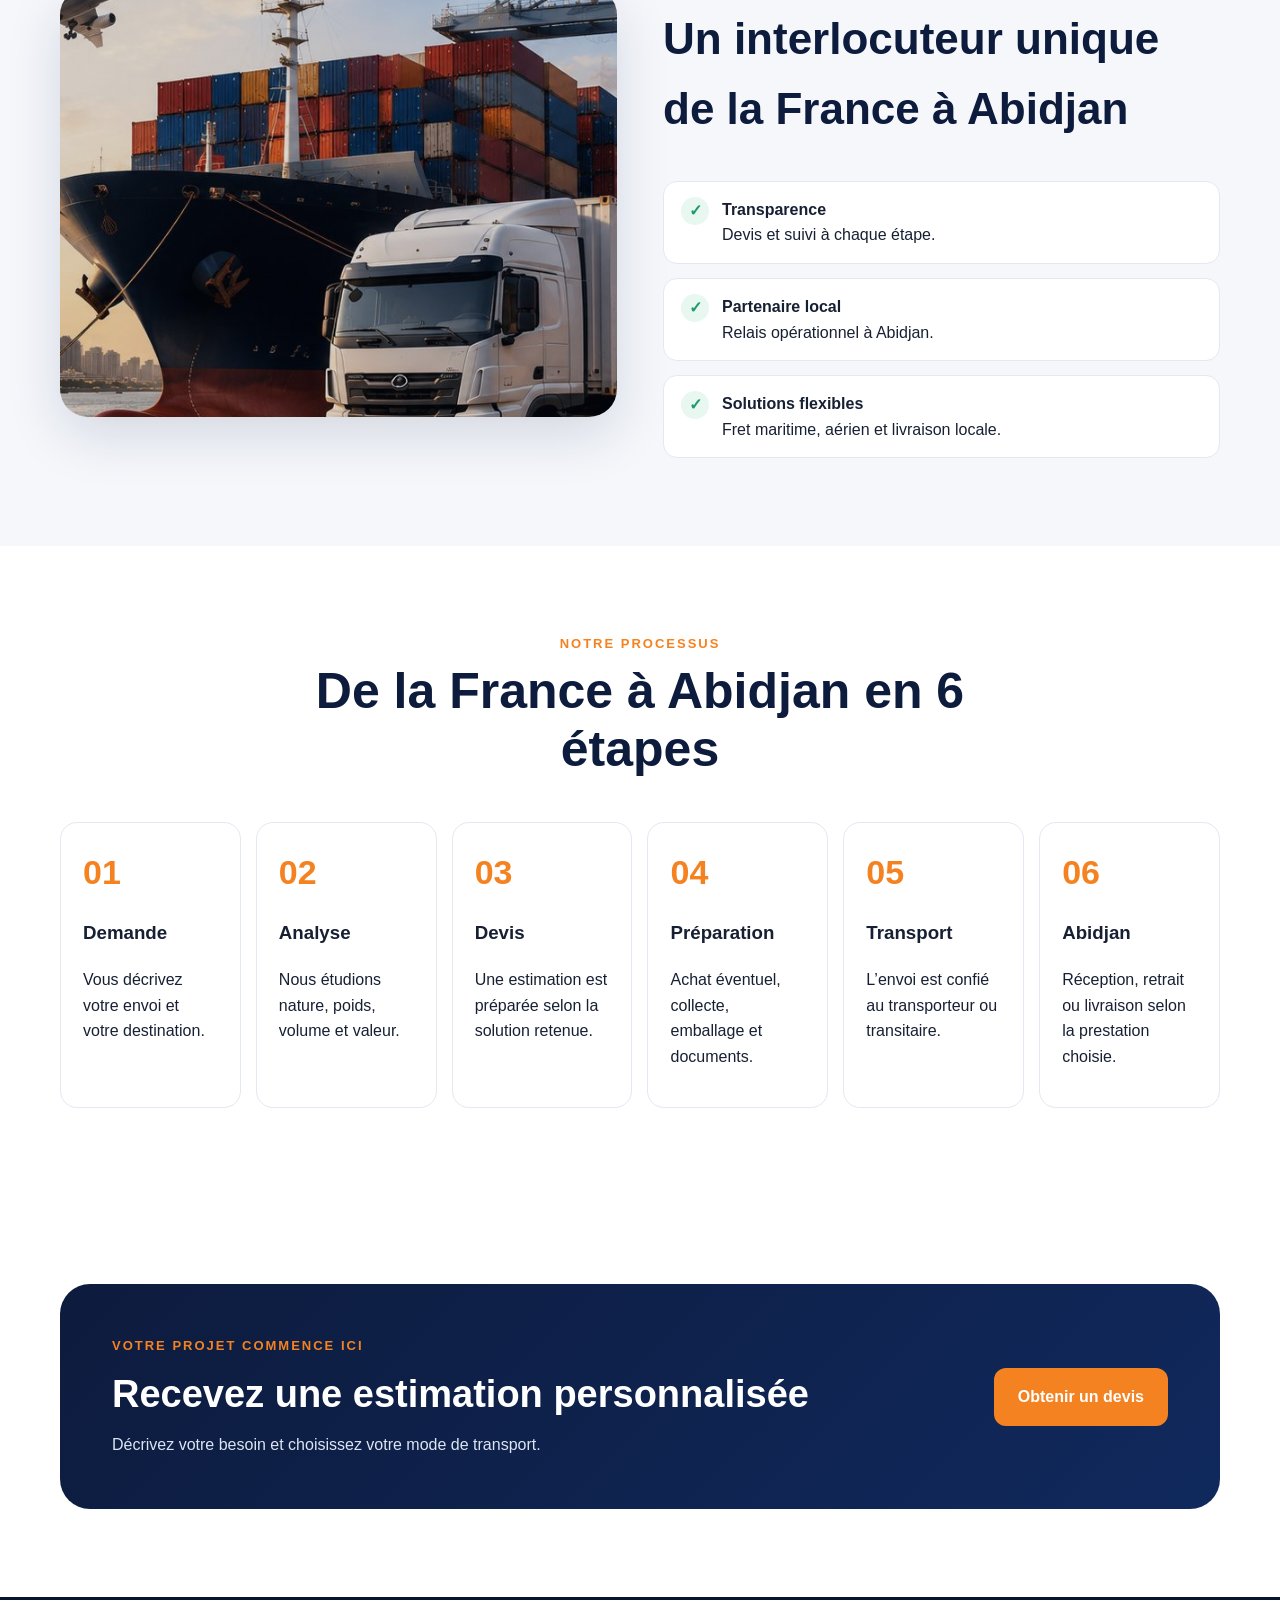
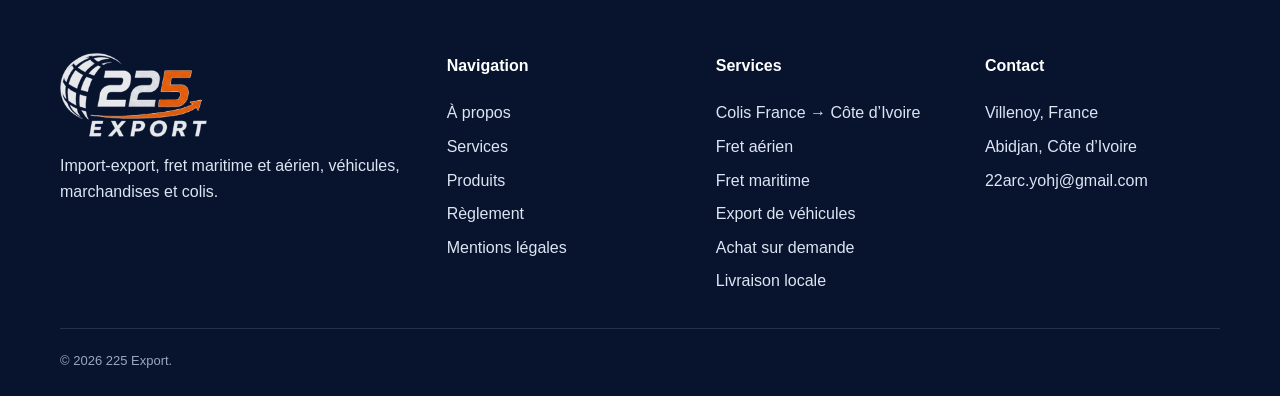
==== commit e8e81d2c: "Add files via upload" ====
--- a/index.html
+++ b/index.html
@@ -18,6 +18,7 @@
 <a href="services.html">Services</a>
 <a href="produits.html">Produits</a>
 <a href="destinations.html">Destinations</a>
+<a href="achat-sur-demande.html">Achat sur demande</a>
 <a href="colis-france-cote-ivoire.html">Colis France → Côte d’Ivoire</a>
 <a href="contact.html">Contact</a>
 <a class="nav-cta" href="devis.html">Demander un devis</a>
--- a/assets/style.css
+++ b/assets/style.css
@@ -32,6 +32,8 @@
 .brand-text strong{display:block;font-size:23px;letter-spacing:1.5px}
 .brand-text small{font-size:11px;color:#C9D4E8}
 .navlinks{display:flex;align-items:center;gap:22px;font-weight:700;font-size:14px}
+/* nav-serre : evite le debordement du menu sur les ecrans intermediaires */
+@media(min-width:961px) and (max-width:1180px){.navlinks{gap:13px;font-size:13px}}
 .navlinks a:hover,.navlinks a.active{color:var(--orange)}
 .nav-cta{padding:12px 17px;border-radius:11px;background:var(--orange);color:#fff}
 .menu-btn{display:none;background:none;border:0;color:#fff;font-size:28px}
@@ -64,6 +66,16 @@
 .grid-4{display:grid;grid-template-columns:repeat(4,1fr);gap:20px}
 .card{background:#fff;border:1px solid var(--line);border-radius:var(--radius);padding:27px;box-shadow:0 10px 32px rgba(13,27,61,.07)}
 .card h3{color:var(--navy);margin:12px 0 9px}
+@keyframes trace{to{stroke-dashoffset:0}}
+.icon svg,.product-visual svg{overflow:visible}
+.icon svg.trace>*,.product-visual svg.trace>*{animation:trace .9s cubic-bezier(.4,0,.2,1) forwards}
+.card{transition:transform .2s ease,box-shadow .2s ease}
+.card:hover .icon,.card:hover .product-visual svg{transform:translateY(-3px)}
+.icon,.product-visual svg{transition:transform .25s ease}
+@media(prefers-reduced-motion:reduce){
+ .icon svg.trace>*,.product-visual svg.trace>*{animation:none;stroke-dashoffset:0!important}
+ .card:hover .icon,.card:hover .product-visual svg{transform:none}
+}
 .icon{width:52px;height:52px;border-radius:15px;display:grid;place-items:center;background:#EEF3FB;font-size:25px}
 .product-card{overflow:hidden;padding:0}
 .product-visual{height:170px;background:linear-gradient(135deg,#EAF0F8,#D8E2F1);display:grid;place-items:center;font-size:58px}
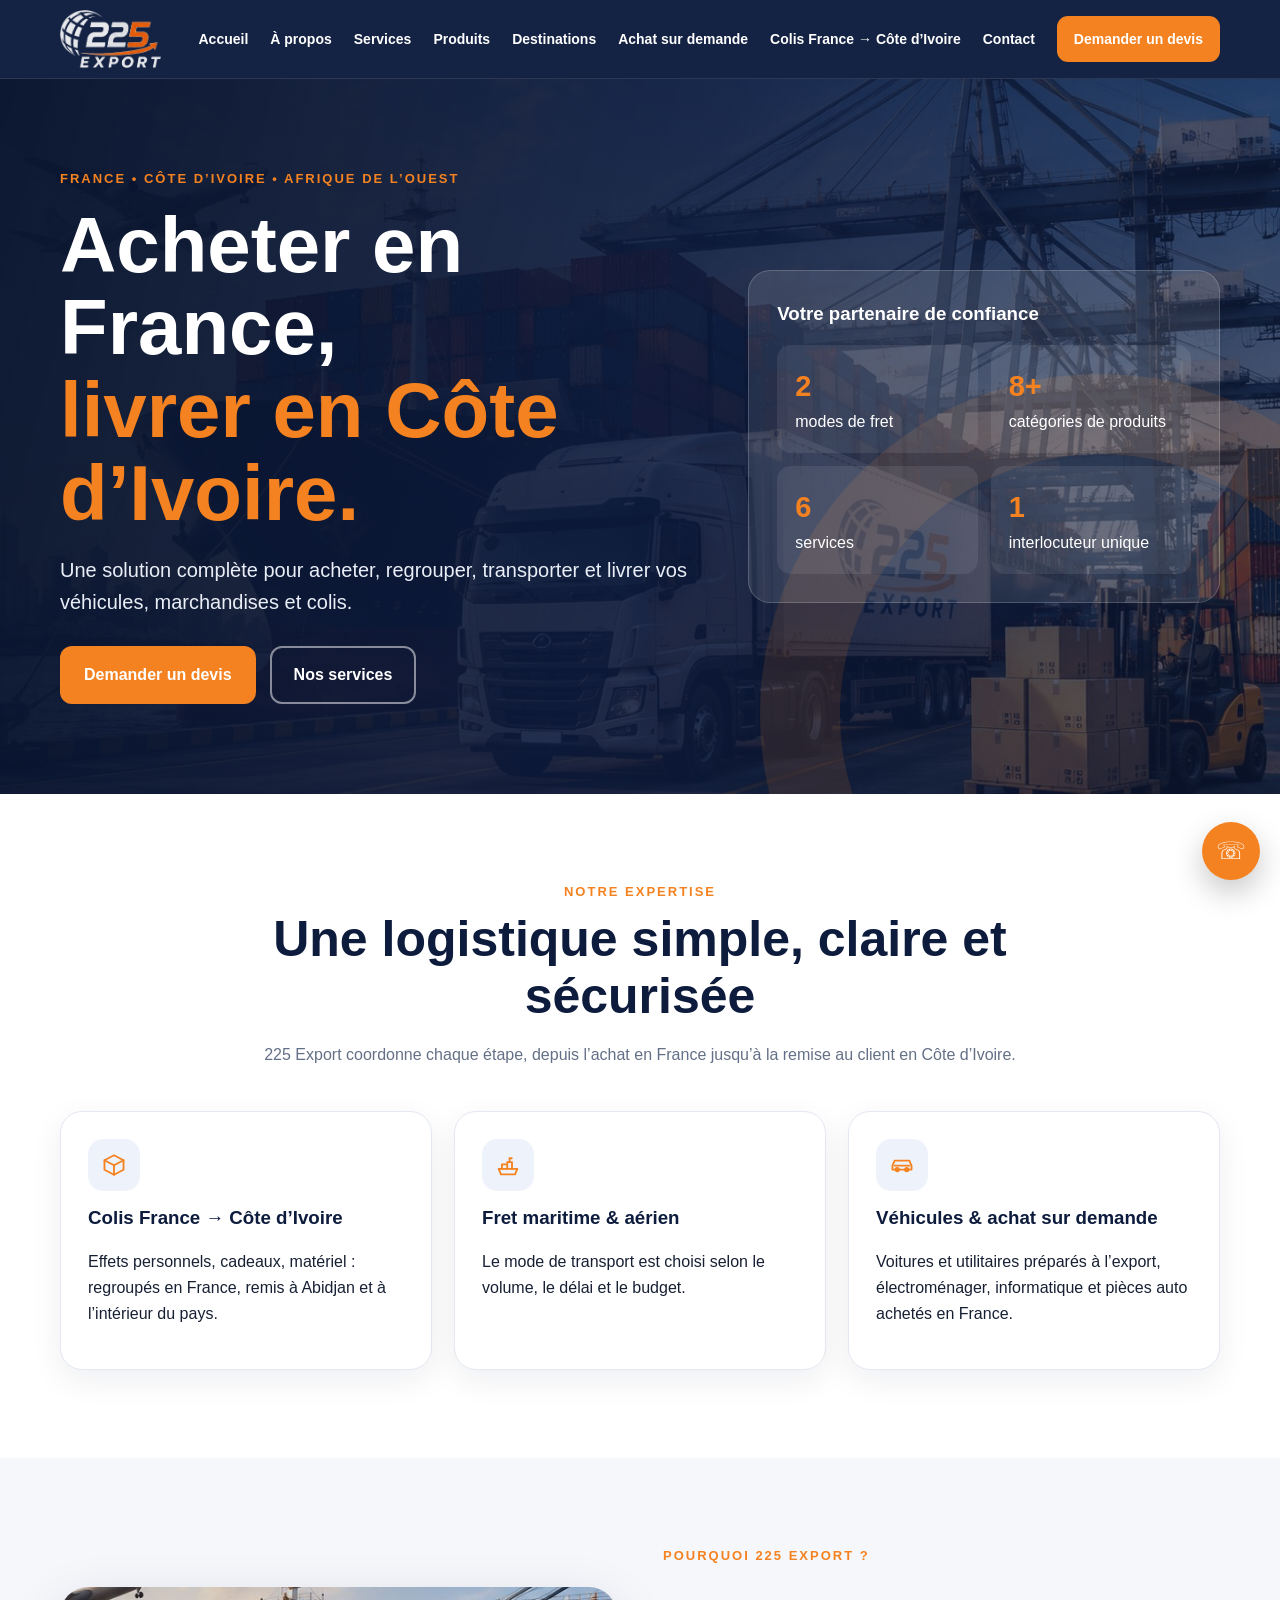
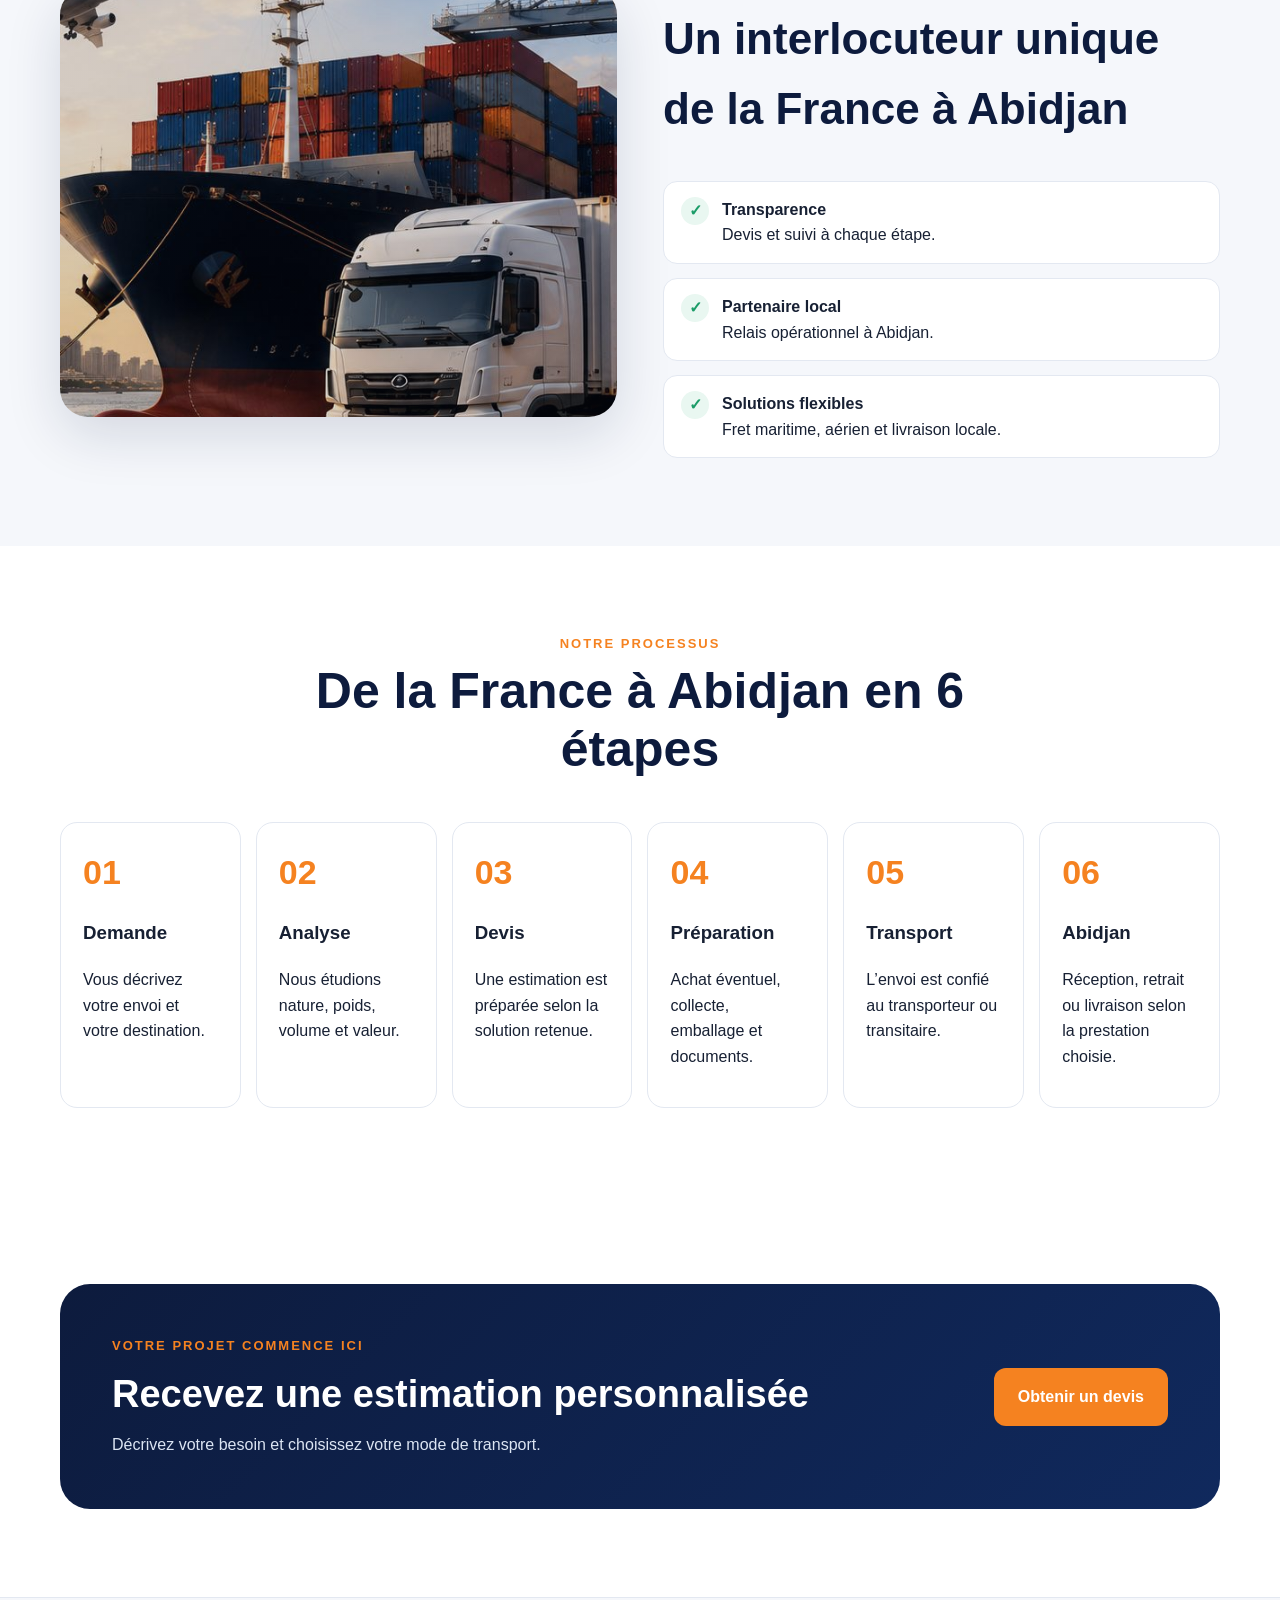
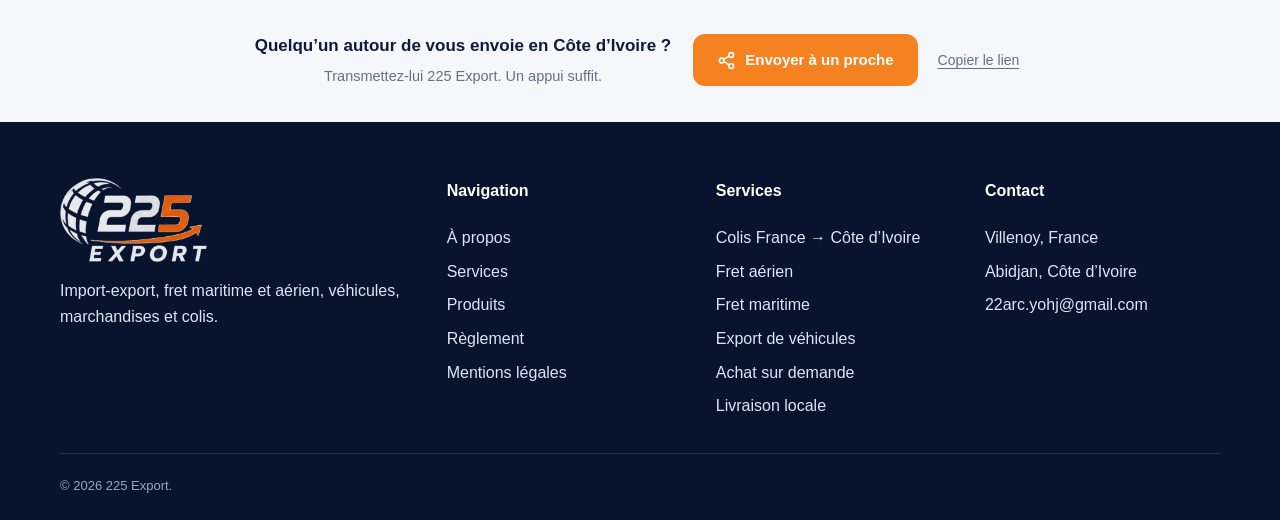
==== commit 479c7d08: "Add files via upload" ====
--- a/index.html
+++ b/index.html
@@ -54,4 +54,5 @@
 </div>
 </footer>
 <script src="assets/site.js"></script>
+<script src="assets/partage.js" defer></script>
 </body></html>
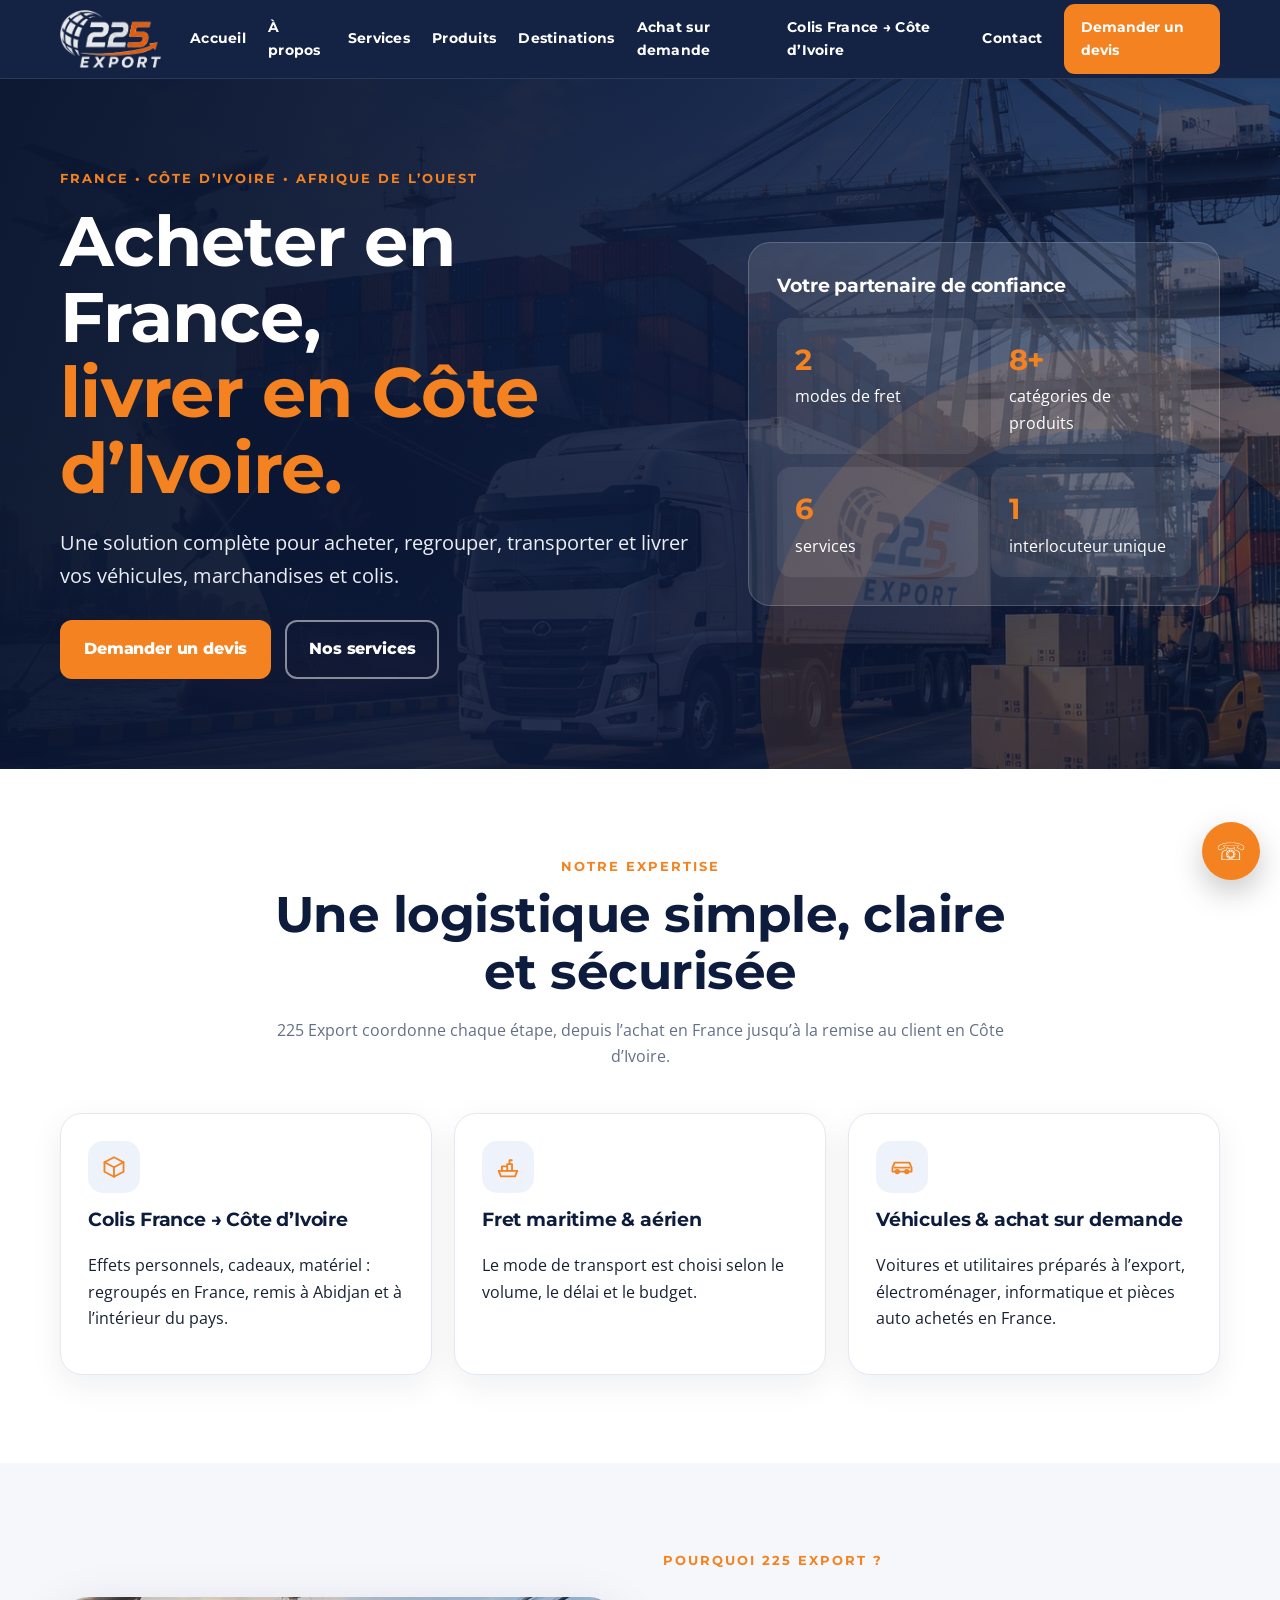
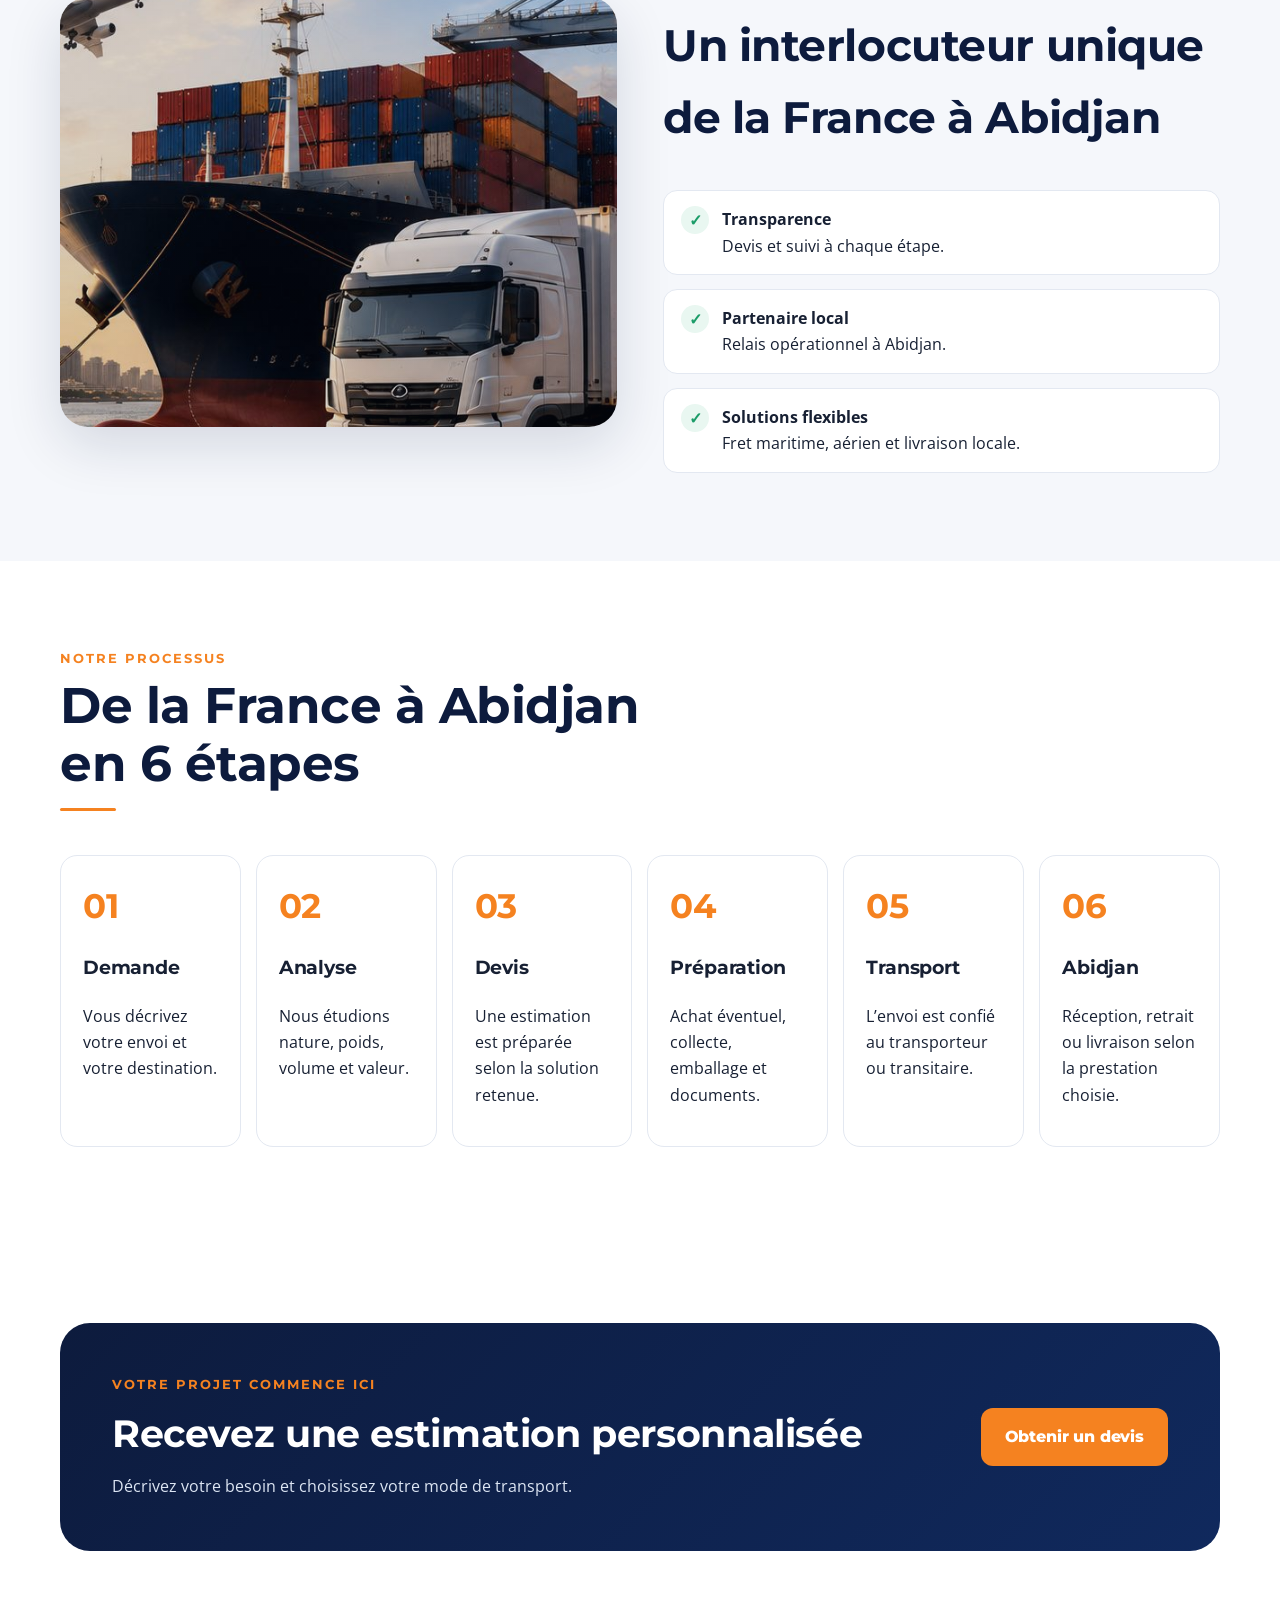
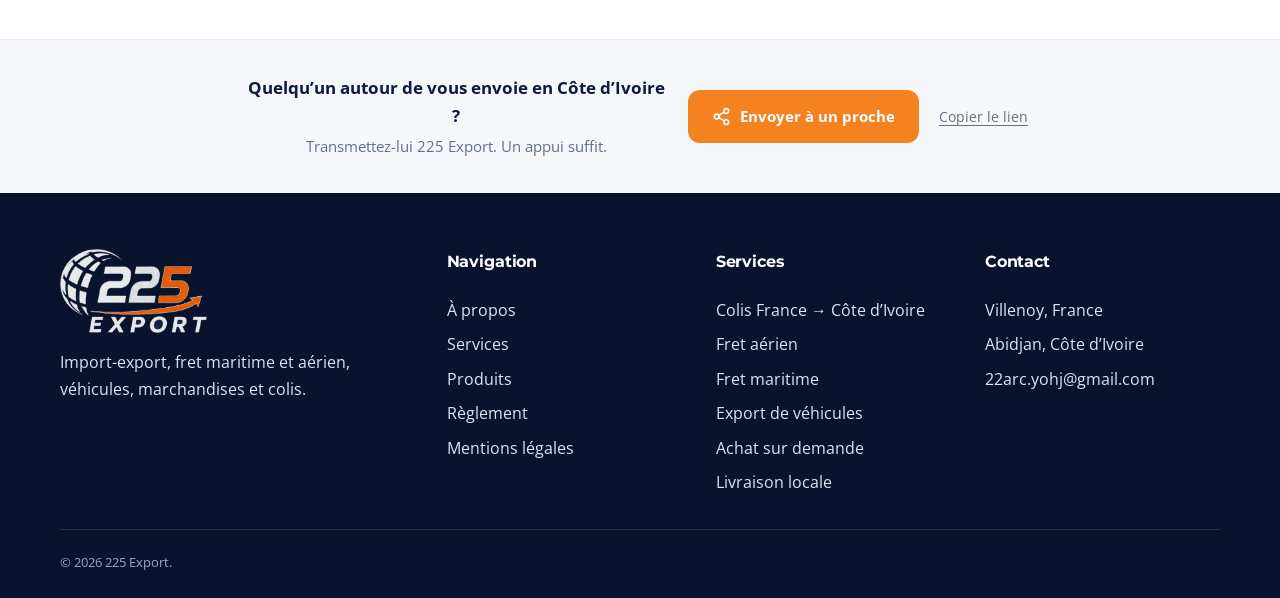
==== commit 77945733: "Add files via upload" ====
--- a/index.html
+++ b/index.html
@@ -4,6 +4,9 @@
 <meta property="og:type" content="website"><meta property="og:site_name" content="225 Export"><meta property="og:locale" content="fr_FR"><meta property="og:title" content="Accueil | 225 Export"><meta property="og:description" content="225 Export, import-export France Côte d’Ivoire."><meta property="og:url" content="https://22arc-yohj.github.io/225-Export/index.html"><meta property="og:image" content="https://22arc-yohj.github.io/225-Export/assets/partage.jpg"><meta property="og:image:width" content="1200"><meta property="og:image:height" content="640"><meta name="twitter:card" content="summary_large_image">
 <link rel="icon" href="assets/favicon.ico" sizes="any">
 <link rel="apple-touch-icon" href="assets/apple-touch-icon.png">
+<link rel="preconnect" href="https://fonts.googleapis.com">
+<link rel="preconnect" href="https://fonts.gstatic.com" crossorigin>
+<link href="https://fonts.googleapis.com/css2?family=Montserrat:wght@700&family=Open+Sans:wght@400;600;700&display=swap" rel="stylesheet">
 <link rel="stylesheet" href="assets/style.css"></head><body>
 <header>
 <div class="container nav">
@@ -36,7 +39,7 @@
 <div class="card"><div class="icon"><svg width="26" height="26" viewBox="0 0 24 24" fill="none" style="stroke:var(--orange)" stroke-width="1.7" stroke-linecap="round" stroke-linejoin="round" aria-hidden="true"><path d="M3.2 16.2v-3.6l2-4.6h13.6l2 4.6v3.6z"/><path d="M5.2 12.6h13.6"/><circle cx="7.6" cy="16.2" r="1.6"/><circle cx="16.4" cy="16.2" r="1.6"/></svg></div><h3>Véhicules & achat sur demande</h3><p>Voitures et utilitaires préparés à l’export, électroménager, informatique et pièces auto achetés en France.</p></div>
 </div></div></section>
 <section class="section alt"><div class="container split"><div class="visual-box"></div><div><div class="kicker">Pourquoi 225 Export ?</div><h2 style="color:var(--navy);font-size:44px">Un interlocuteur unique de la France à Abidjan</h2><div class="checks"><div class="check"><span>✓</span><div><b>Transparence</b><br>Devis et suivi à chaque étape.</div></div><div class="check"><span>✓</span><div><b>Partenaire local</b><br>Relais opérationnel à Abidjan.</div></div><div class="check"><span>✓</span><div><b>Solutions flexibles</b><br>Fret maritime, aérien et livraison locale.</div></div></div></div></div></section>
-<section class="section"><div class="container"><div class="section-head"><div class="kicker">Notre processus</div><h2>De la France à Abidjan en 6 étapes</h2></div><div class="process" style="grid-template-columns:repeat(auto-fit,minmax(170px,1fr))">
+<section class="section"><div class="container"><div class="section-head gauche"><div class="kicker">Notre processus</div><h2>De la France à Abidjan en 6 étapes</h2></div><div class="process" style="grid-template-columns:repeat(auto-fit,minmax(170px,1fr))">
 <div class="step"><strong>01</strong><h3>Demande</h3><p>Vous décrivez votre envoi et votre destination.</p></div><div class="step"><strong>02</strong><h3>Analyse</h3><p>Nous étudions nature, poids, volume et valeur.</p></div><div class="step"><strong>03</strong><h3>Devis</h3><p>Une estimation est préparée selon la solution retenue.</p></div><div class="step"><strong>04</strong><h3>Préparation</h3><p>Achat éventuel, collecte, emballage et documents.</p></div><div class="step"><strong>05</strong><h3>Transport</h3><p>L’envoi est confié au transporteur ou transitaire.</p></div><div class="step"><strong>06</strong><h3>Abidjan</h3><p>Réception, retrait ou livraison selon la prestation choisie.</p></div>
 </div></div></section>
 <section class="section"><div class="container"><div class="band"><div><div class="kicker">Votre projet commence ici</div><h2 style="font-size:38px;margin:7px 0">Recevez une estimation personnalisée</h2><p style="margin:0;color:#DCE5F3">Décrivez votre besoin et choisissez votre mode de transport.</p></div><a class="btn btn-primary" href="devis.html">Obtenir un devis</a></div></div></section>
--- a/assets/style.css
+++ b/assets/style.css
@@ -16,7 +16,9 @@
 }
 *{box-sizing:border-box}
 html{scroll-behavior:smooth}
-body{margin:0;font-family:Arial,Helvetica,sans-serif;color:var(--ink);background:#fff;line-height:1.6}
+body{margin:0;font-family:'Open Sans',Arial,Helvetica,sans-serif;color:var(--ink);background:#fff;line-height:1.65}
+h1,h2,h3,h4,.kicker,.brand-text strong,.btn,.nav-cta,.navlinks,.stat strong,.step strong,.logo-mark{font-family:'Montserrat','Open Sans',Arial,Helvetica,sans-serif;letter-spacing:-.01em}
+.kicker,.navlinks{letter-spacing:.02em}
 a{text-decoration:none;color:inherit}
 img{max-width:100%;display:block}
 button,input,textarea,select{font:inherit}
@@ -42,8 +44,8 @@
 url('hero.jpg') center/cover no-repeat}
 .hero::after{content:"";position:absolute;width:520px;height:520px;border:80px solid rgba(245,130,32,.12);border-radius:50%;right:-160px;bottom:-260px}
 .hero-grid{min-height:690px;display:grid;grid-template-columns:1.15fr .85fr;gap:50px;align-items:center;padding:90px 0;position:relative;z-index:2}
-.kicker{font-size:13px;text-transform:uppercase;letter-spacing:2px;color:var(--orange);font-weight:900}
-h1{font-size:clamp(30px,6.4vw,78px);line-height:1.06;margin:14px 0 20px}
+.kicker{font-size:12.5px;text-transform:uppercase;letter-spacing:2px;color:var(--orange);font-weight:700}
+h1{font-size:clamp(29px,6vw,70px);line-height:1.08;margin:14px 0 20px}
 h1 span,.accent{color:var(--orange)}
 .lead{font-size:20px;max-width:710px;color:#E9EEF7}
 .actions{display:flex;gap:14px;flex-wrap:wrap;margin-top:28px}
@@ -60,6 +62,8 @@
 .section{padding:88px 0}
 .alt{background:var(--light)}
 .section-head{text-align:center;max-width:760px;margin:0 auto 44px}
+.section-head.gauche{text-align:left;margin-left:0;max-width:640px}
+.section-head.gauche h2::after{content:"";display:block;width:56px;height:3px;background:var(--orange);border-radius:2px;margin-top:16px}
 .section-head h2{font-size:clamp(26px,4vw,50px);color:var(--navy);margin:8px 0 12px;line-height:1.15}
 .section-head p{color:var(--muted)}
 .grid-3{display:grid;grid-template-columns:repeat(3,1fr);gap:22px}
@@ -78,7 +82,9 @@
 }
 .icon{width:52px;height:52px;border-radius:15px;display:grid;place-items:center;background:#EEF3FB;font-size:25px}
 .product-card{overflow:hidden;padding:0}
-.product-visual{height:170px;background:linear-gradient(135deg,#EAF0F8,#D8E2F1);display:grid;place-items:center;font-size:58px}
+.product-visual{height:170px;background:linear-gradient(135deg,#EAF0F8,#D5E1F0);display:grid;place-items:center;font-size:58px}
+.grid-4 .product-card:nth-child(even) .product-visual{background:linear-gradient(135deg,#FDF1E6,#F7DFC8)}
+.grid-4 .product-card:nth-child(even) .product-visual svg{stroke:var(--navy)!important}
 .product-card .content{padding:22px}
 .split{display:grid;grid-template-columns:1fr 1fr;gap:46px;align-items:center}
 .visual-box{border-radius:28px;min-height:430px;background:
@@ -89,10 +95,10 @@
 .check span{width:28px;height:28px;border-radius:50%;background:#E9F7F1;color:var(--success);display:grid;place-items:center;font-weight:900;flex:none}
 .process{display:grid;grid-template-columns:repeat(5,1fr);gap:15px}
 .step{background:#fff;border:1px solid var(--line);border-radius:17px;padding:22px}
-.step strong{font-size:34px;color:var(--orange)}
+.step strong{font-size:34px;color:var(--orange);font-weight:700}
 .band{background:linear-gradient(135deg,var(--navy),var(--navy-2));color:#fff;border-radius:30px;padding:52px;display:flex;align-items:center;justify-content:space-between;gap:30px}
 .page-hero{background:linear-gradient(135deg,var(--navy),var(--navy-2));color:#fff;padding:92px 0 70px}
-.page-hero h1{font-size:clamp(28px,5.4vw,64px)}
+.page-hero h1{font-size:clamp(27px,5vw,58px)}
 .page-hero p{max-width:740px;color:#DCE5F3;font-size:18px}
 .form-grid{display:grid;grid-template-columns:1fr 1fr;gap:18px}
 .field{display:grid;gap:8px}
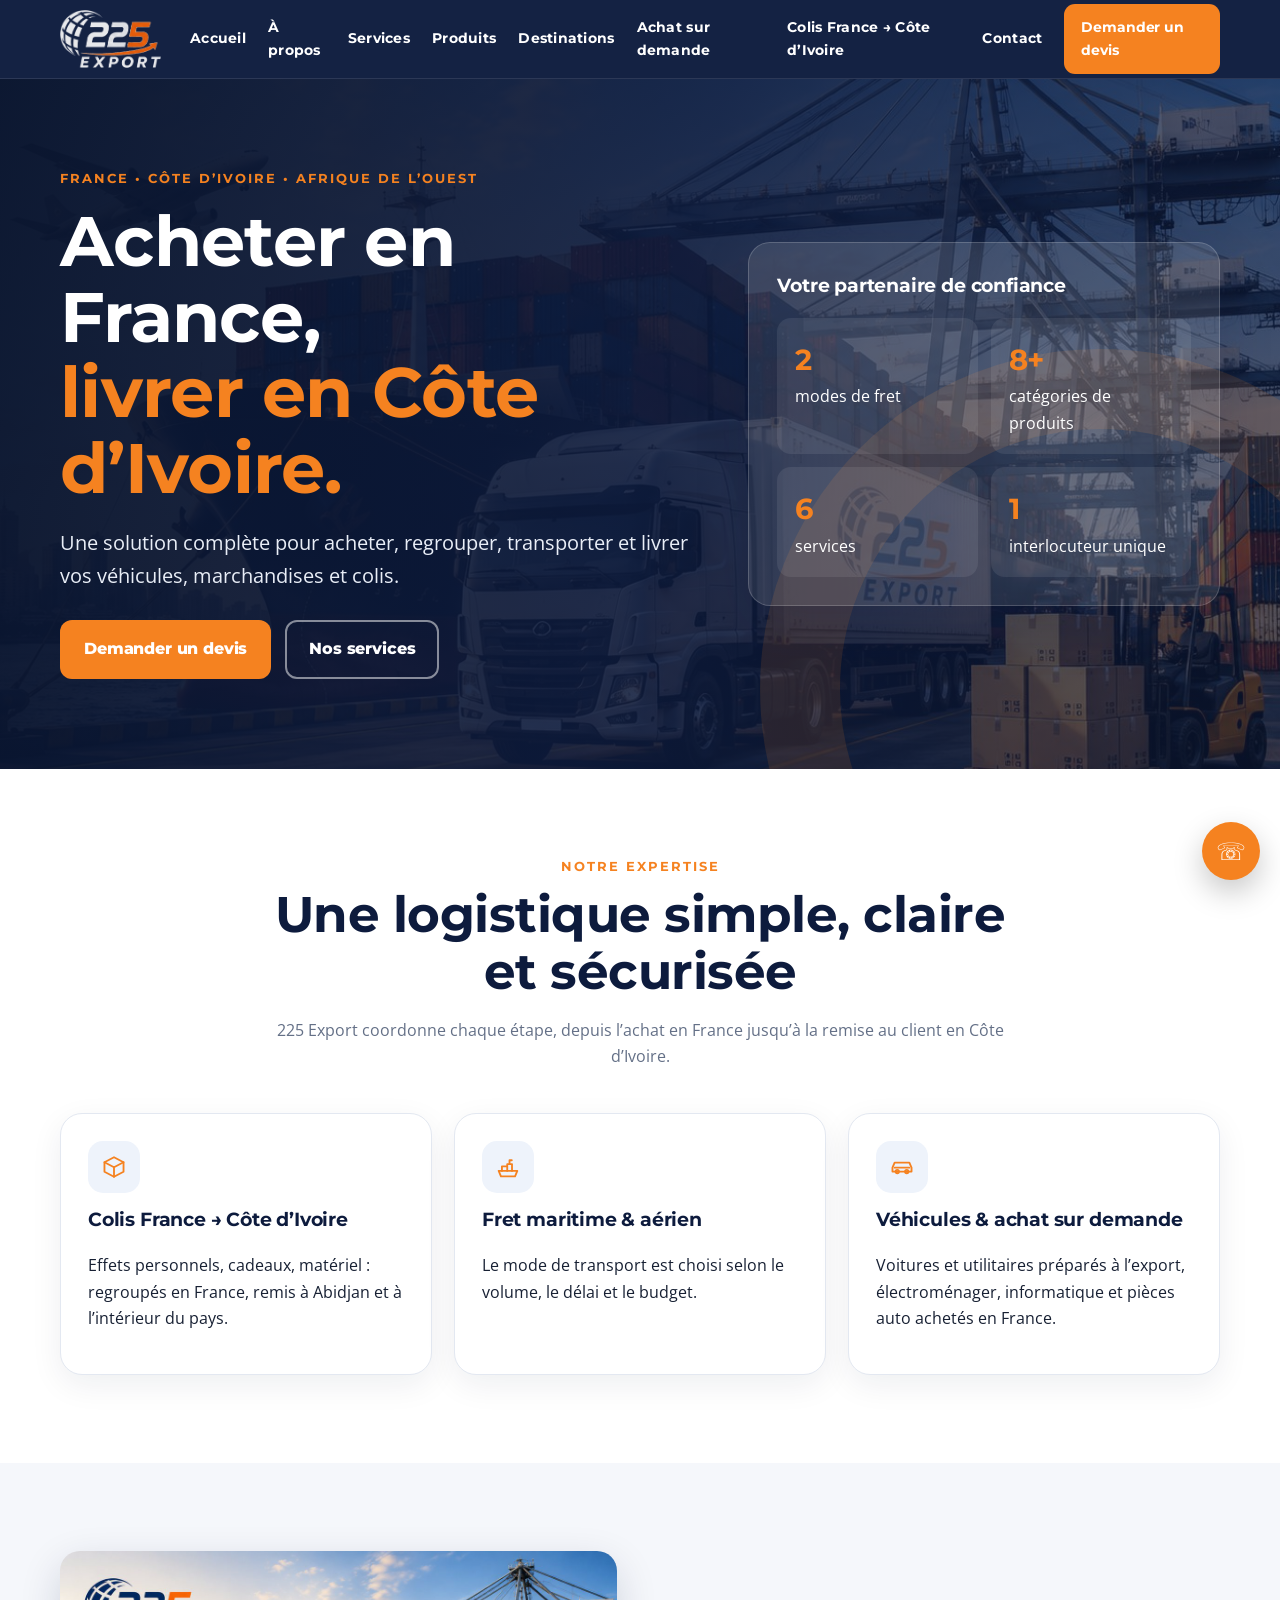
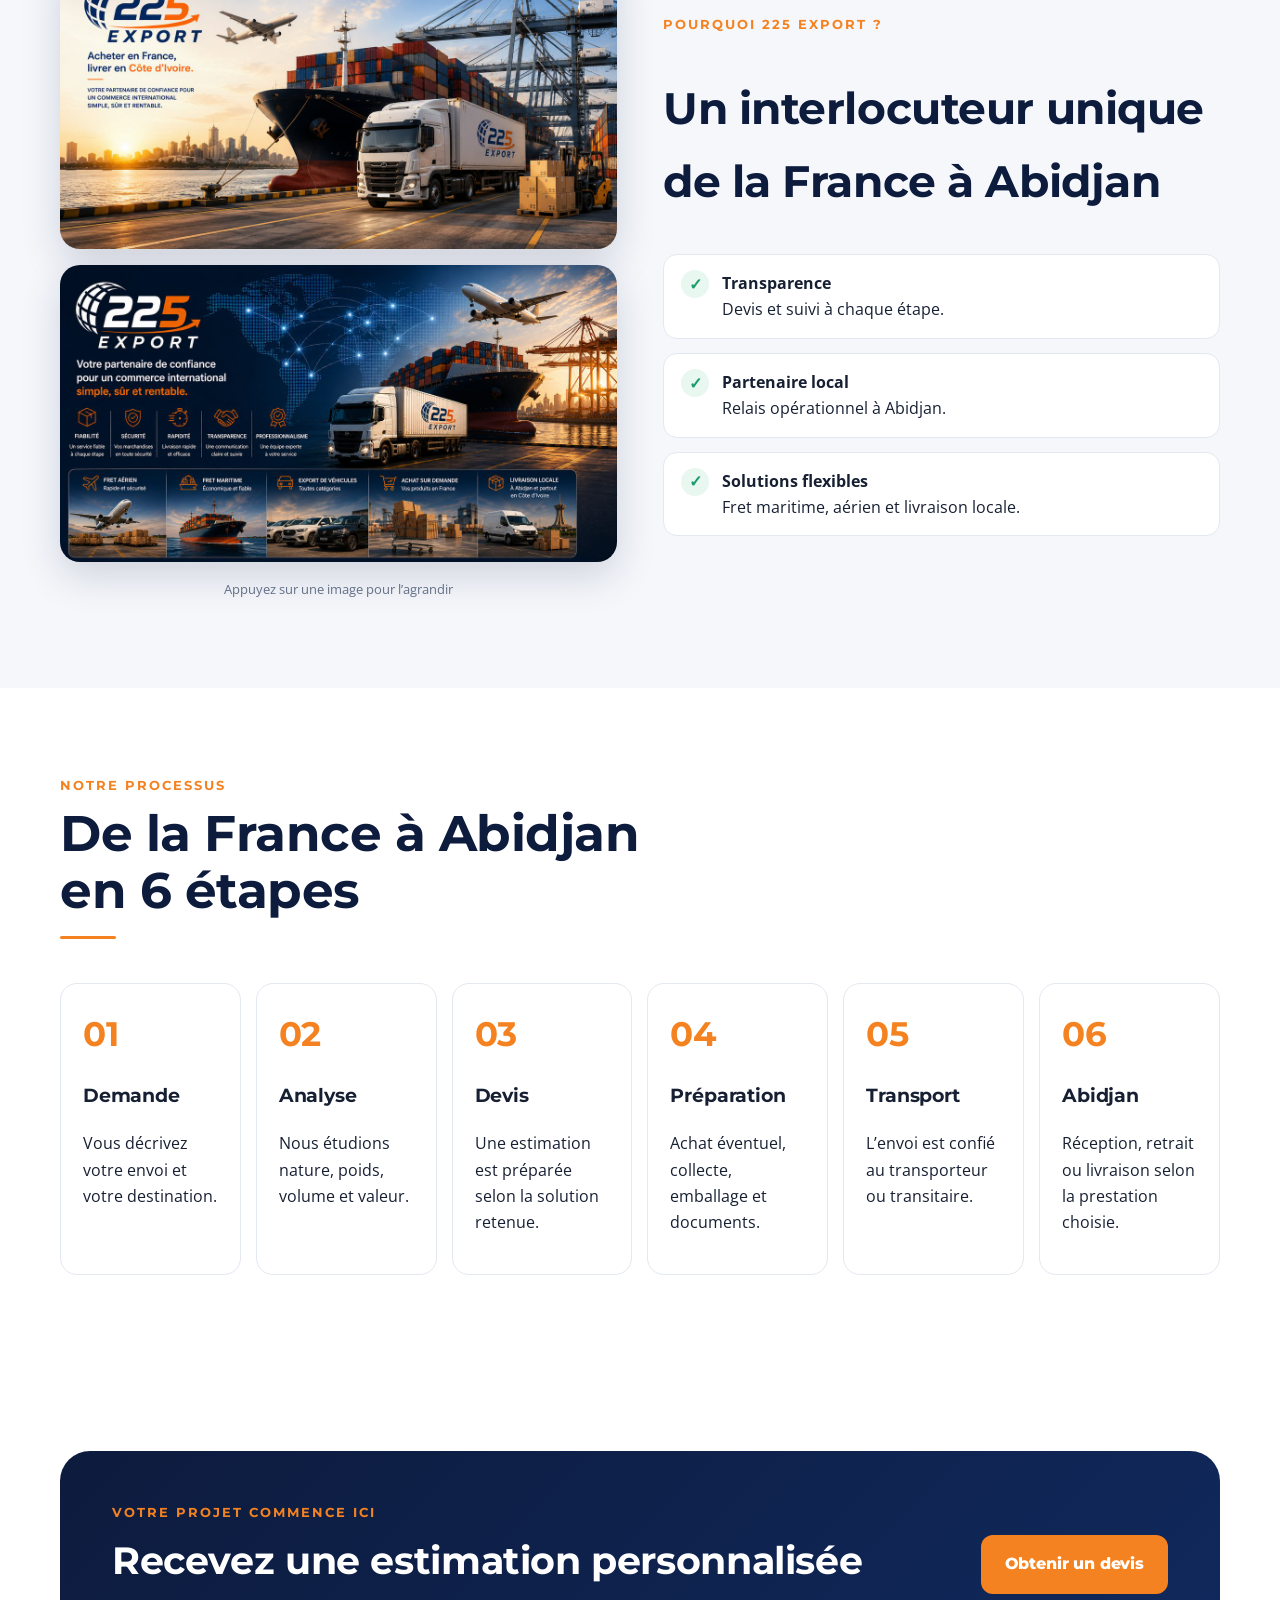
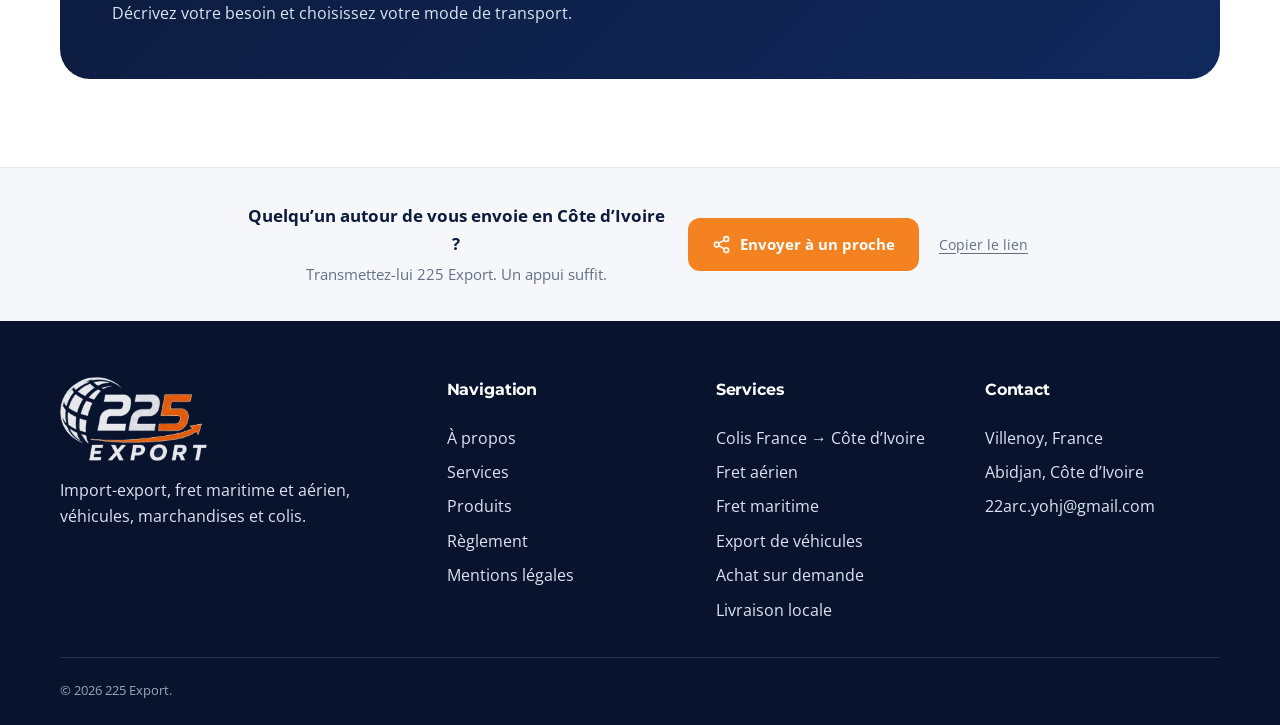
==== commit 98f6a763: "Add files via upload" ====
--- a/index.html
+++ b/index.html
@@ -38,7 +38,7 @@
 <div class="card"><div class="icon"><svg width="26" height="26" viewBox="0 0 24 24" fill="none" style="stroke:var(--orange)" stroke-width="1.7" stroke-linecap="round" stroke-linejoin="round" aria-hidden="true"><path d="M3.4 15.6h17.2l-2.1 5H5.5z"/><path d="M6.4 15.6v-4.2h4.9v4.2M11.3 15.6V9.3h4.4v6.3"/><path d="M13.4 9.3V5.8h2.1"/></svg></div><h3>Fret maritime & aérien</h3><p>Le mode de transport est choisi selon le volume, le délai et le budget.</p></div>
 <div class="card"><div class="icon"><svg width="26" height="26" viewBox="0 0 24 24" fill="none" style="stroke:var(--orange)" stroke-width="1.7" stroke-linecap="round" stroke-linejoin="round" aria-hidden="true"><path d="M3.2 16.2v-3.6l2-4.6h13.6l2 4.6v3.6z"/><path d="M5.2 12.6h13.6"/><circle cx="7.6" cy="16.2" r="1.6"/><circle cx="16.4" cy="16.2" r="1.6"/></svg></div><h3>Véhicules & achat sur demande</h3><p>Voitures et utilitaires préparés à l’export, électroménager, informatique et pièces auto achetés en France.</p></div>
 </div></div></section>
-<section class="section alt"><div class="container split"><div class="visual-box"></div><div><div class="kicker">Pourquoi 225 Export ?</div><h2 style="color:var(--navy);font-size:44px">Un interlocuteur unique de la France à Abidjan</h2><div class="checks"><div class="check"><span>✓</span><div><b>Transparence</b><br>Devis et suivi à chaque étape.</div></div><div class="check"><span>✓</span><div><b>Partenaire local</b><br>Relais opérationnel à Abidjan.</div></div><div class="check"><span>✓</span><div><b>Solutions flexibles</b><br>Fret maritime, aérien et livraison locale.</div></div></div></div></div></section>
+<section class="section alt"><div class="container split"><div class="zoom-lot"><img class="zoomable" src="assets/visuel-port.jpg" alt="Porte-conteneurs, camion et avion au port — 225 Export, acheter en France, livrer en Côte d’Ivoire"><img class="zoomable" src="assets/partage.jpg" loading="lazy" alt="Les services 225 Export : fret aérien, fret maritime, export de véhicules, achat sur demande et livraison locale"><p class="zoom-aide">Appuyez sur une image pour l’agrandir</p></div><div><div class="kicker">Pourquoi 225 Export ?</div><h2 style="color:var(--navy);font-size:44px">Un interlocuteur unique de la France à Abidjan</h2><div class="checks"><div class="check"><span>✓</span><div><b>Transparence</b><br>Devis et suivi à chaque étape.</div></div><div class="check"><span>✓</span><div><b>Partenaire local</b><br>Relais opérationnel à Abidjan.</div></div><div class="check"><span>✓</span><div><b>Solutions flexibles</b><br>Fret maritime, aérien et livraison locale.</div></div></div></div></div></section>
 <section class="section"><div class="container"><div class="section-head gauche"><div class="kicker">Notre processus</div><h2>De la France à Abidjan en 6 étapes</h2></div><div class="process" style="grid-template-columns:repeat(auto-fit,minmax(170px,1fr))">
 <div class="step"><strong>01</strong><h3>Demande</h3><p>Vous décrivez votre envoi et votre destination.</p></div><div class="step"><strong>02</strong><h3>Analyse</h3><p>Nous étudions nature, poids, volume et valeur.</p></div><div class="step"><strong>03</strong><h3>Devis</h3><p>Une estimation est préparée selon la solution retenue.</p></div><div class="step"><strong>04</strong><h3>Préparation</h3><p>Achat éventuel, collecte, emballage et documents.</p></div><div class="step"><strong>05</strong><h3>Transport</h3><p>L’envoi est confié au transporteur ou transitaire.</p></div><div class="step"><strong>06</strong><h3>Abidjan</h3><p>Réception, retrait ou livraison selon la prestation choisie.</p></div>
 </div></div></section>
@@ -57,5 +57,6 @@
 </div>
 </footer>
 <script src="assets/site.js"></script>
+<script src="assets/zoom.js" defer></script>
 <script src="assets/partage.js" defer></script>
 </body></html>
--- a/assets/style.css
+++ b/assets/style.css
@@ -70,6 +70,13 @@
 .grid-4{display:grid;grid-template-columns:repeat(4,1fr);gap:20px}
 .card{background:#fff;border:1px solid var(--line);border-radius:var(--radius);padding:27px;box-shadow:0 10px 32px rgba(13,27,61,.07)}
 .card h3{color:var(--navy);margin:12px 0 9px}
+.etiq{display:inline-block;background:var(--orange);color:#fff;font-size:11px;font-weight:700;letter-spacing:.12em;text-transform:uppercase;padding:5px 11px;border-radius:99px;margin-bottom:14px}
+.card.phare{background:linear-gradient(135deg,var(--navy),var(--navy-2));border-color:transparent;color:#fff;box-shadow:0 16px 42px rgba(13,27,61,.22)}
+.card.phare h3{color:#fff;font-size:21px;margin-top:14px}
+.card.phare p{color:#DCE5F3}
+.card.phare .icon{background:rgba(255,255,255,.13)}
+.card.phare a{color:var(--orange-2)}
+.card.accent{border-color:var(--orange);box-shadow:0 10px 32px rgba(245,130,32,.16)}
 @keyframes trace{to{stroke-dashoffset:0}}
 .icon svg,.product-visual svg{overflow:visible}
 .icon svg.trace>*,.product-visual svg.trace>*{animation:trace .9s cubic-bezier(.4,0,.2,1) forwards}
@@ -87,12 +94,20 @@
 .grid-4 .product-card:nth-child(even) .product-visual svg{stroke:var(--navy)!important}
 .product-card .content{padding:22px}
 .split{display:grid;grid-template-columns:1fr 1fr;gap:46px;align-items:center}
-.visual-box{border-radius:28px;min-height:430px;background:
-linear-gradient(rgba(13,27,61,.15),rgba(13,27,61,.15)),
-url('visuel-port.jpg') center/cover no-repeat;box-shadow:var(--shadow)}
 .checks{display:grid;gap:14px}
 .check{display:flex;gap:13px;background:#fff;border:1px solid var(--line);border-radius:14px;padding:15px 17px}
 .check span{width:28px;height:28px;border-radius:50%;background:#E9F7F1;color:var(--success);display:grid;place-items:center;font-weight:900;flex:none}
+.jalons{position:relative;max-width:780px;margin:0 auto;padding-left:38px}
+.jalons::before{content:"";position:absolute;left:12px;top:10px;bottom:10px;width:2px;background:var(--line)}
+.jalon{position:relative;background:#fff;border:1px solid var(--line);border-radius:16px;padding:22px 24px;margin-bottom:18px;box-shadow:0 10px 30px rgba(13,27,61,.06)}
+.jalon::before{content:"";position:absolute;left:-38px;top:26px;width:26px;height:26px;border-radius:50%;background:#fff;border:3px solid var(--line);box-sizing:border-box}
+.jalon[data-etat="actif"]{border-color:var(--orange)}
+.jalon[data-etat="actif"]::before{border-color:var(--orange);background:var(--orange)}
+.jalon h3{margin:10px 0 8px;color:var(--navy)}
+.jalon p{margin:0;color:var(--muted);line-height:1.6}
+.etat{display:inline-block;font-size:11px;font-weight:700;letter-spacing:.12em;text-transform:uppercase;padding:5px 11px;border-radius:99px;background:#EEF1F6;color:var(--muted)}
+.etat-actif{background:var(--orange);color:#fff}
+@media(max-width:620px){.jalons{padding-left:32px}.jalons::before{left:9px}.jalon::before{left:-32px;width:22px;height:22px;top:24px}.jalon{padding:20px}}
 .process{display:grid;grid-template-columns:repeat(5,1fr);gap:15px}
 .step{background:#fff;border:1px solid var(--line);border-radius:17px;padding:22px}
 .step strong{font-size:34px;color:var(--orange);font-weight:700}
@@ -141,5 +156,4 @@
  .page-hero p{font-size:16px}
  .split h2,.band h2{font-size:28px!important}
  .hero{background-position:center,64% center}
- .visual-box{min-height:300px}
 }
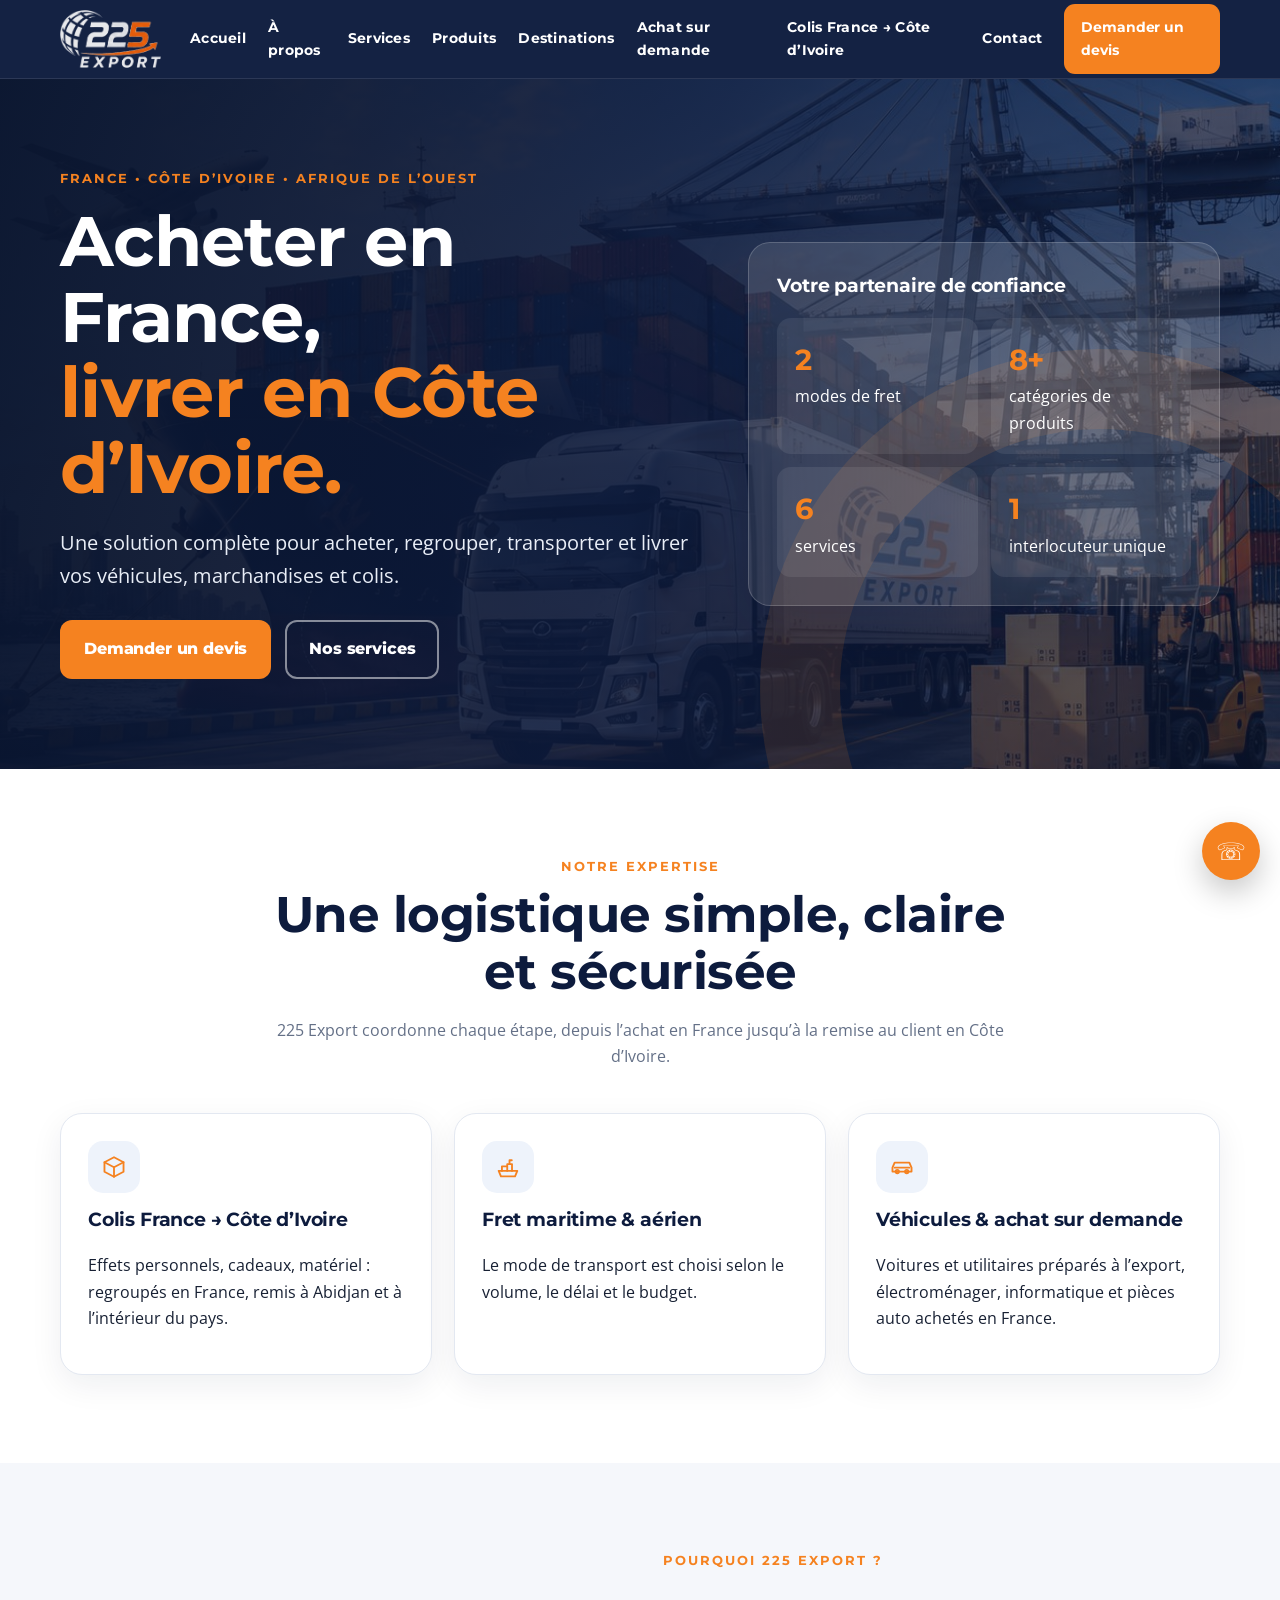
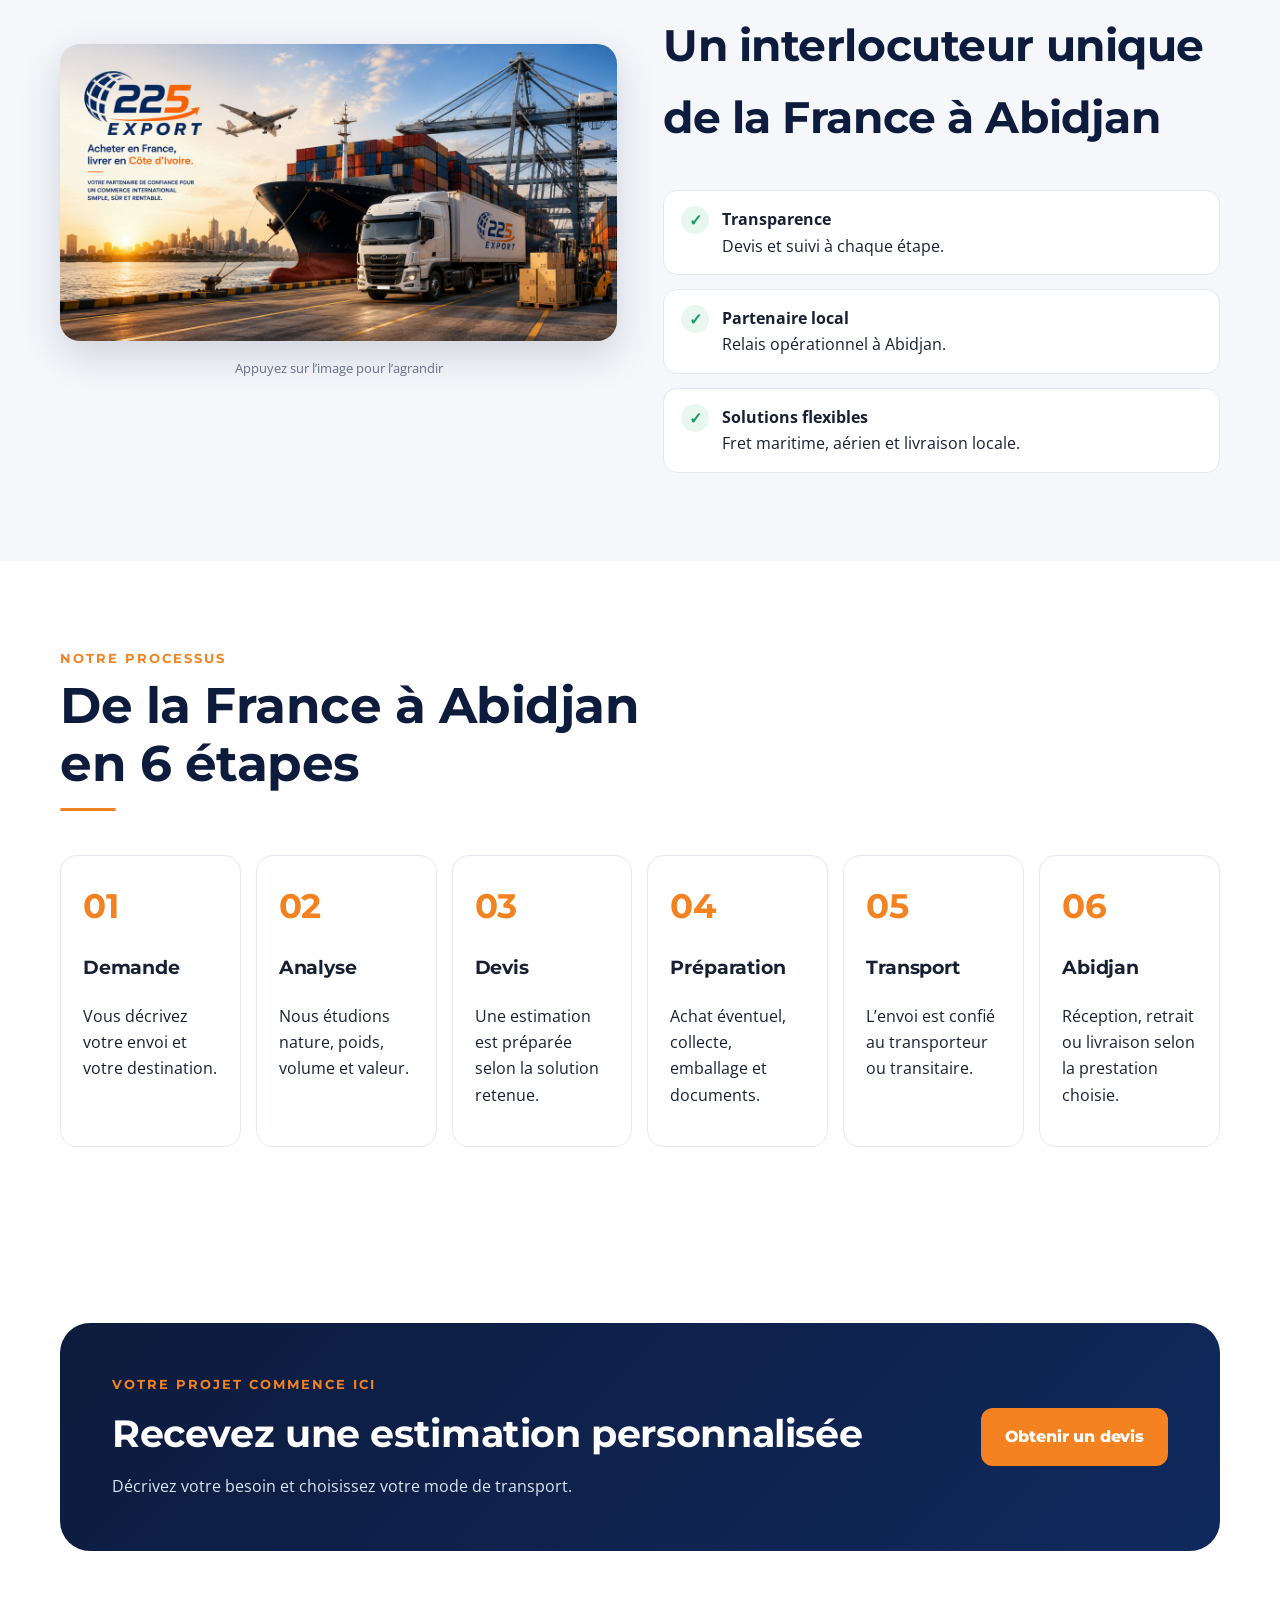
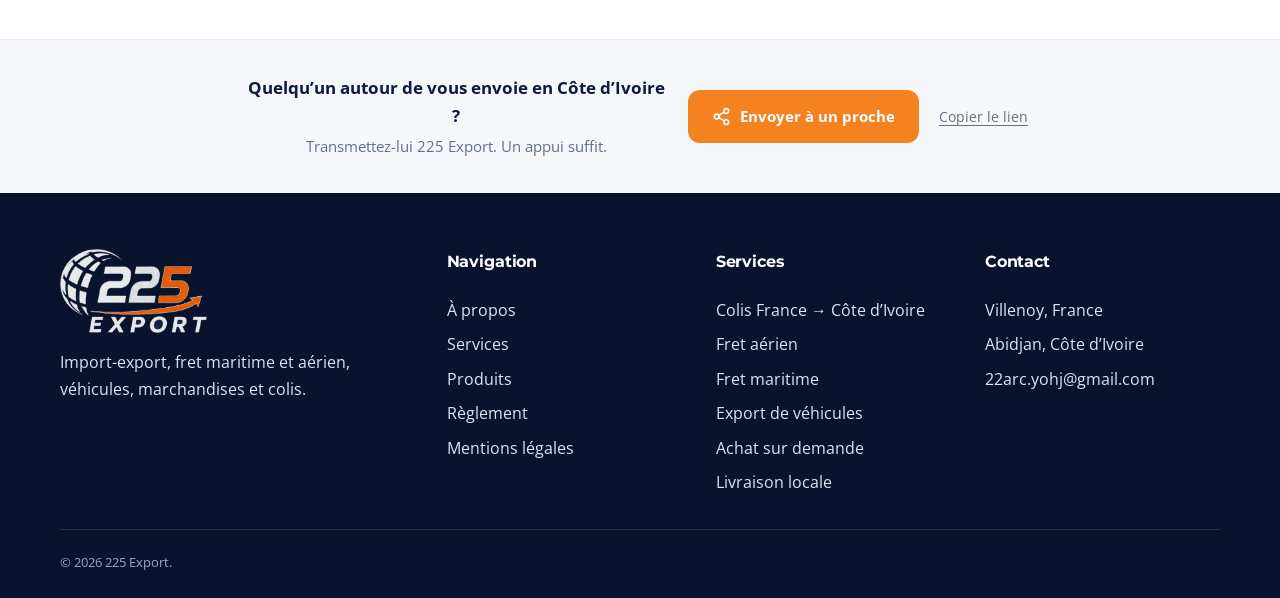
==== commit 551ff560: "Add files via upload" ====
--- a/index.html
+++ b/index.html
@@ -38,7 +38,7 @@
 <div class="card"><div class="icon"><svg width="26" height="26" viewBox="0 0 24 24" fill="none" style="stroke:var(--orange)" stroke-width="1.7" stroke-linecap="round" stroke-linejoin="round" aria-hidden="true"><path d="M3.4 15.6h17.2l-2.1 5H5.5z"/><path d="M6.4 15.6v-4.2h4.9v4.2M11.3 15.6V9.3h4.4v6.3"/><path d="M13.4 9.3V5.8h2.1"/></svg></div><h3>Fret maritime & aérien</h3><p>Le mode de transport est choisi selon le volume, le délai et le budget.</p></div>
 <div class="card"><div class="icon"><svg width="26" height="26" viewBox="0 0 24 24" fill="none" style="stroke:var(--orange)" stroke-width="1.7" stroke-linecap="round" stroke-linejoin="round" aria-hidden="true"><path d="M3.2 16.2v-3.6l2-4.6h13.6l2 4.6v3.6z"/><path d="M5.2 12.6h13.6"/><circle cx="7.6" cy="16.2" r="1.6"/><circle cx="16.4" cy="16.2" r="1.6"/></svg></div><h3>Véhicules & achat sur demande</h3><p>Voitures et utilitaires préparés à l’export, électroménager, informatique et pièces auto achetés en France.</p></div>
 </div></div></section>
-<section class="section alt"><div class="container split"><div class="zoom-lot"><img class="zoomable" src="assets/visuel-port.jpg" alt="Porte-conteneurs, camion et avion au port — 225 Export, acheter en France, livrer en Côte d’Ivoire"><img class="zoomable" src="assets/partage.jpg" loading="lazy" alt="Les services 225 Export : fret aérien, fret maritime, export de véhicules, achat sur demande et livraison locale"><p class="zoom-aide">Appuyez sur une image pour l’agrandir</p></div><div><div class="kicker">Pourquoi 225 Export ?</div><h2 style="color:var(--navy);font-size:44px">Un interlocuteur unique de la France à Abidjan</h2><div class="checks"><div class="check"><span>✓</span><div><b>Transparence</b><br>Devis et suivi à chaque étape.</div></div><div class="check"><span>✓</span><div><b>Partenaire local</b><br>Relais opérationnel à Abidjan.</div></div><div class="check"><span>✓</span><div><b>Solutions flexibles</b><br>Fret maritime, aérien et livraison locale.</div></div></div></div></div></section>
+<section class="section alt"><div class="container split"><div class="zoom-lot"><img class="zoomable" src="assets/visuel-port.jpg" alt="Porte-conteneurs, camion et avion au port — 225 Export, acheter en France, livrer en Côte d’Ivoire"><p class="zoom-aide">Appuyez sur l’image pour l’agrandir</p></div><div><div class="kicker">Pourquoi 225 Export ?</div><h2 style="color:var(--navy);font-size:44px">Un interlocuteur unique de la France à Abidjan</h2><div class="checks"><div class="check"><span>✓</span><div><b>Transparence</b><br>Devis et suivi à chaque étape.</div></div><div class="check"><span>✓</span><div><b>Partenaire local</b><br>Relais opérationnel à Abidjan.</div></div><div class="check"><span>✓</span><div><b>Solutions flexibles</b><br>Fret maritime, aérien et livraison locale.</div></div></div></div></div></section>
 <section class="section"><div class="container"><div class="section-head gauche"><div class="kicker">Notre processus</div><h2>De la France à Abidjan en 6 étapes</h2></div><div class="process" style="grid-template-columns:repeat(auto-fit,minmax(170px,1fr))">
 <div class="step"><strong>01</strong><h3>Demande</h3><p>Vous décrivez votre envoi et votre destination.</p></div><div class="step"><strong>02</strong><h3>Analyse</h3><p>Nous étudions nature, poids, volume et valeur.</p></div><div class="step"><strong>03</strong><h3>Devis</h3><p>Une estimation est préparée selon la solution retenue.</p></div><div class="step"><strong>04</strong><h3>Préparation</h3><p>Achat éventuel, collecte, emballage et documents.</p></div><div class="step"><strong>05</strong><h3>Transport</h3><p>L’envoi est confié au transporteur ou transitaire.</p></div><div class="step"><strong>06</strong><h3>Abidjan</h3><p>Réception, retrait ou livraison selon la prestation choisie.</p></div>
 </div></div></section>
